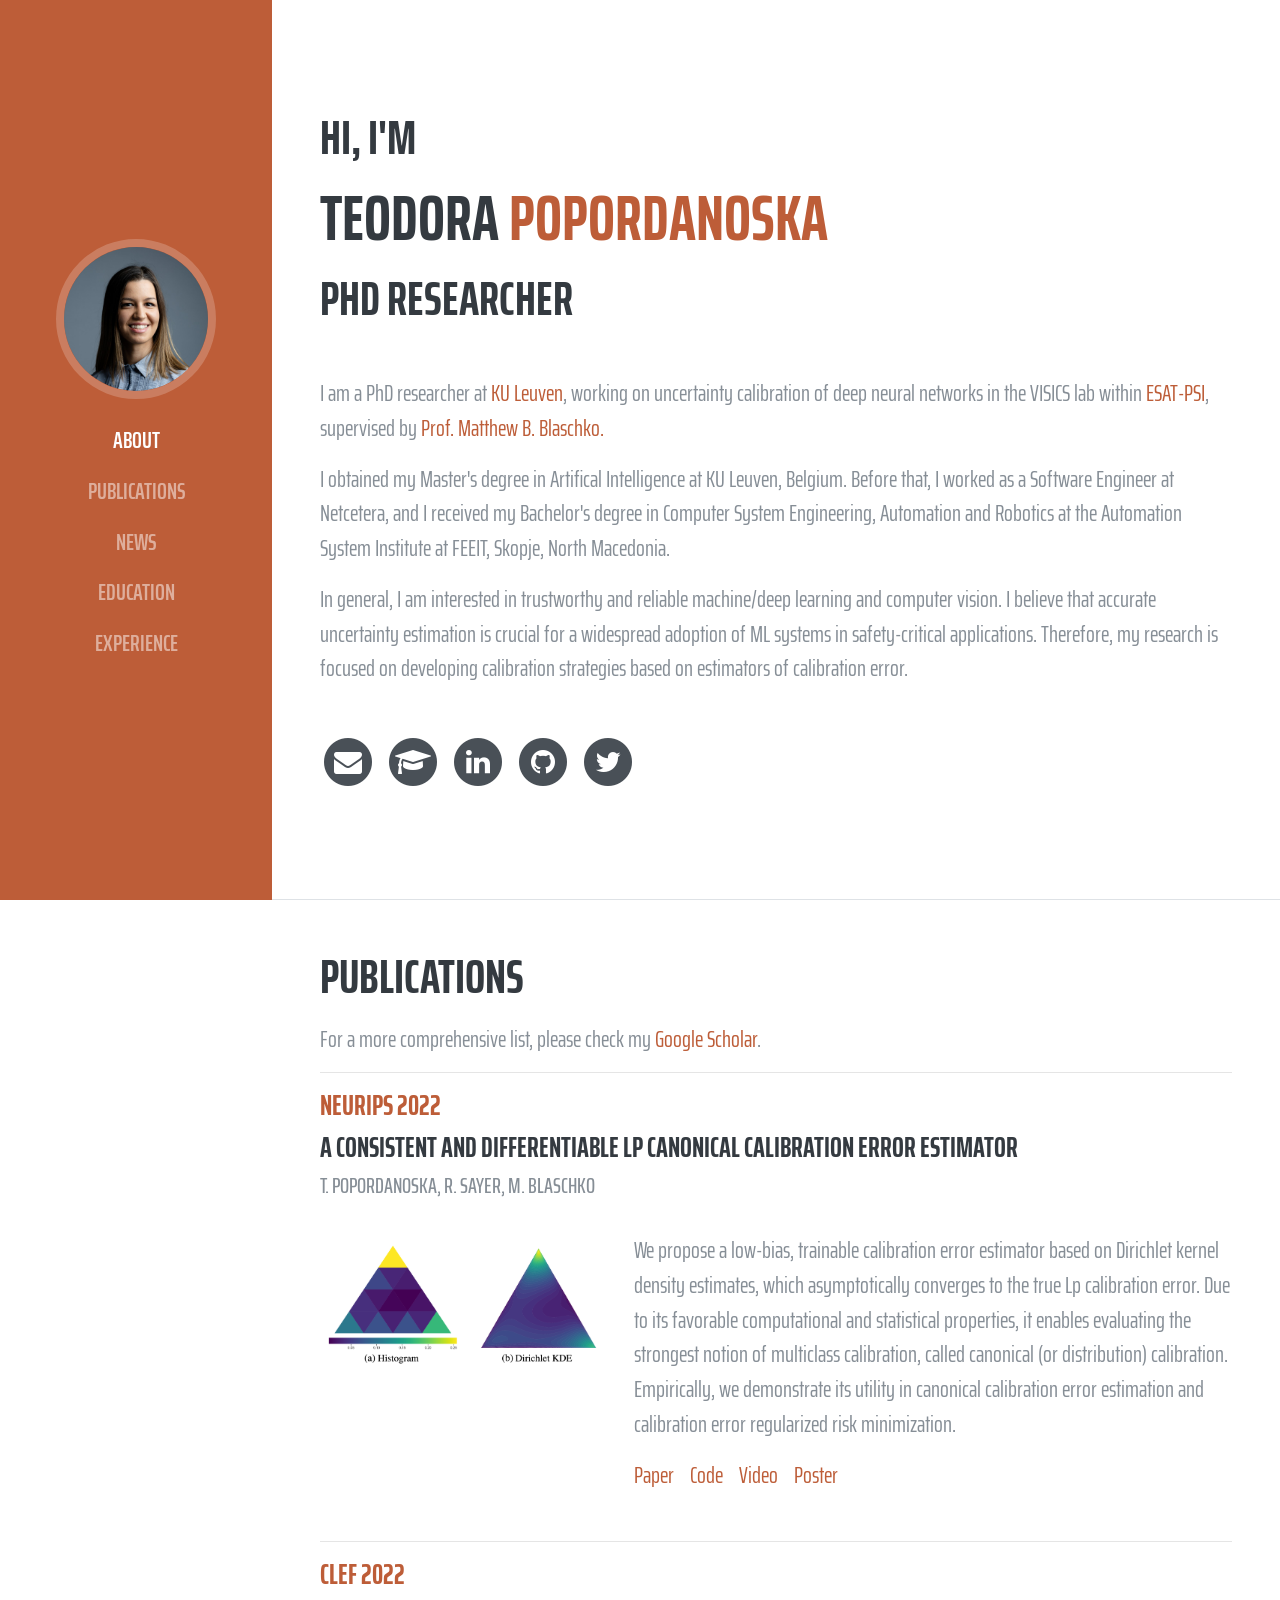
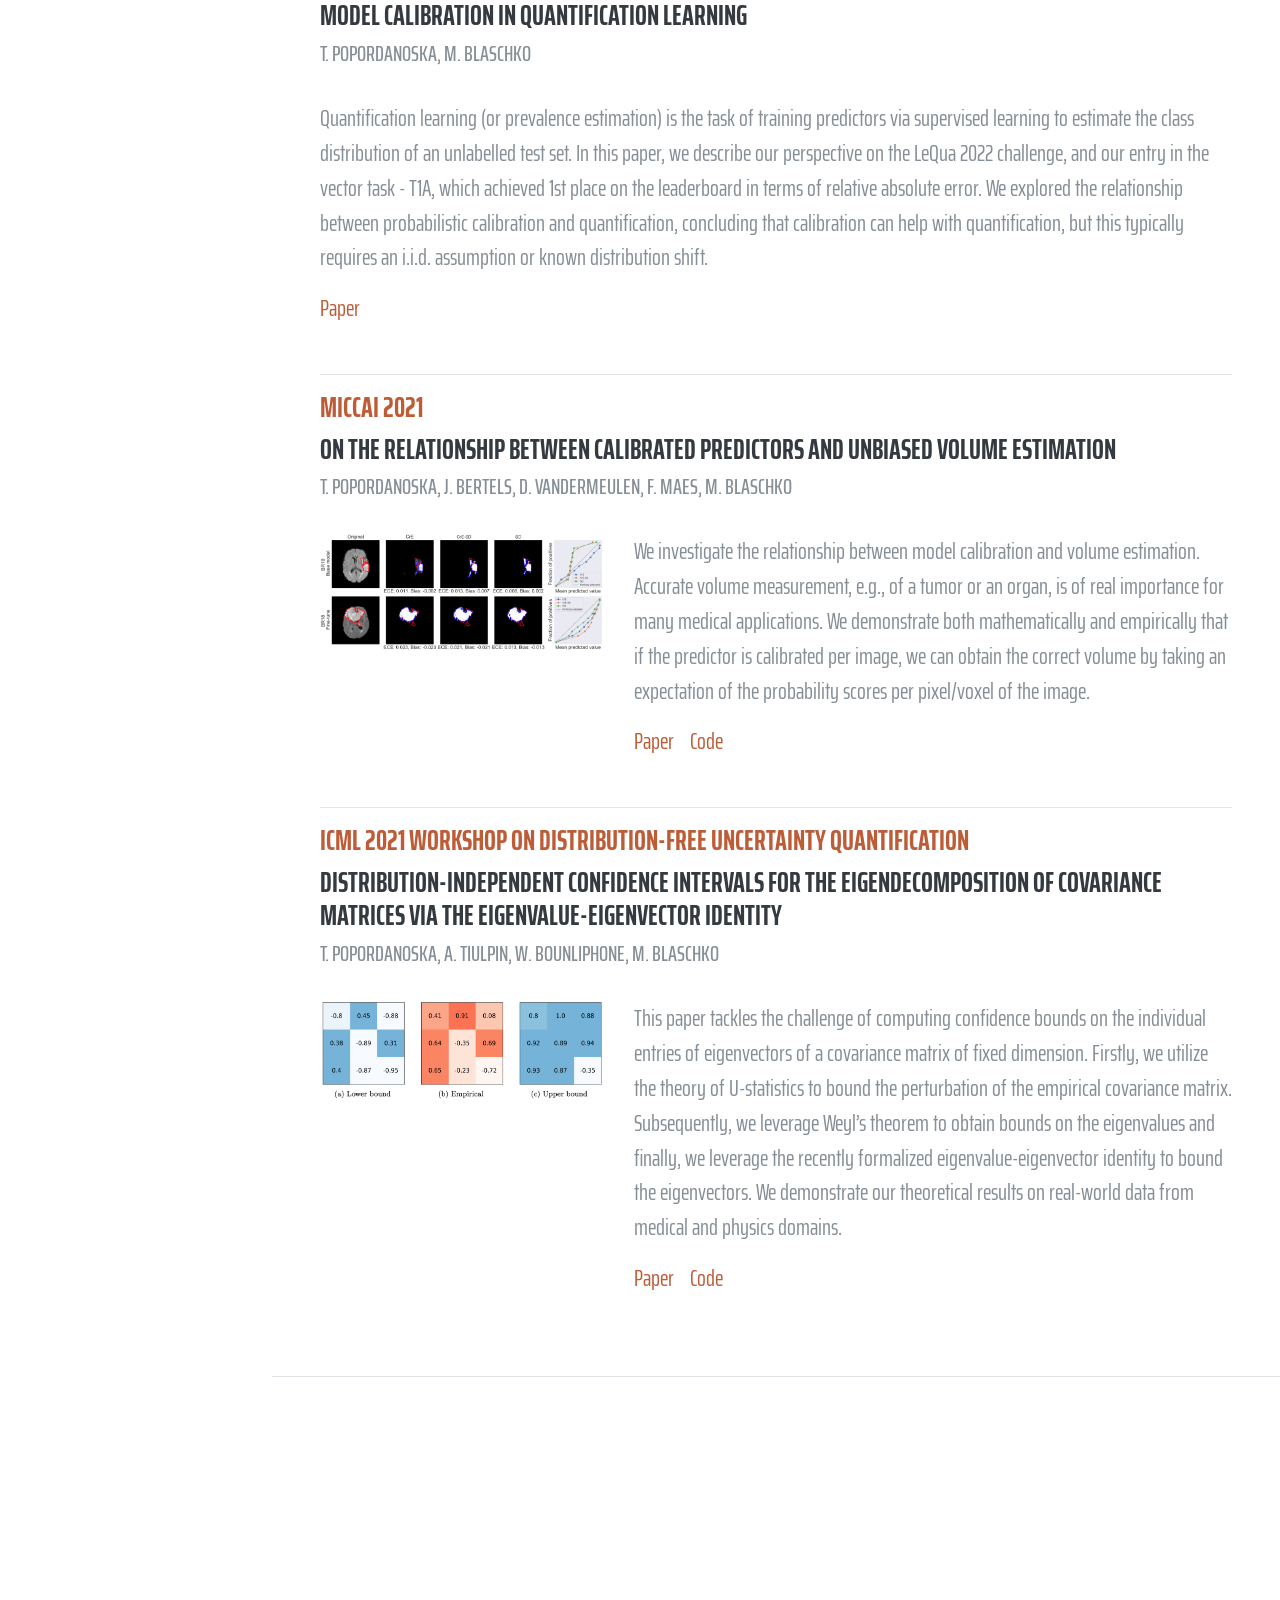
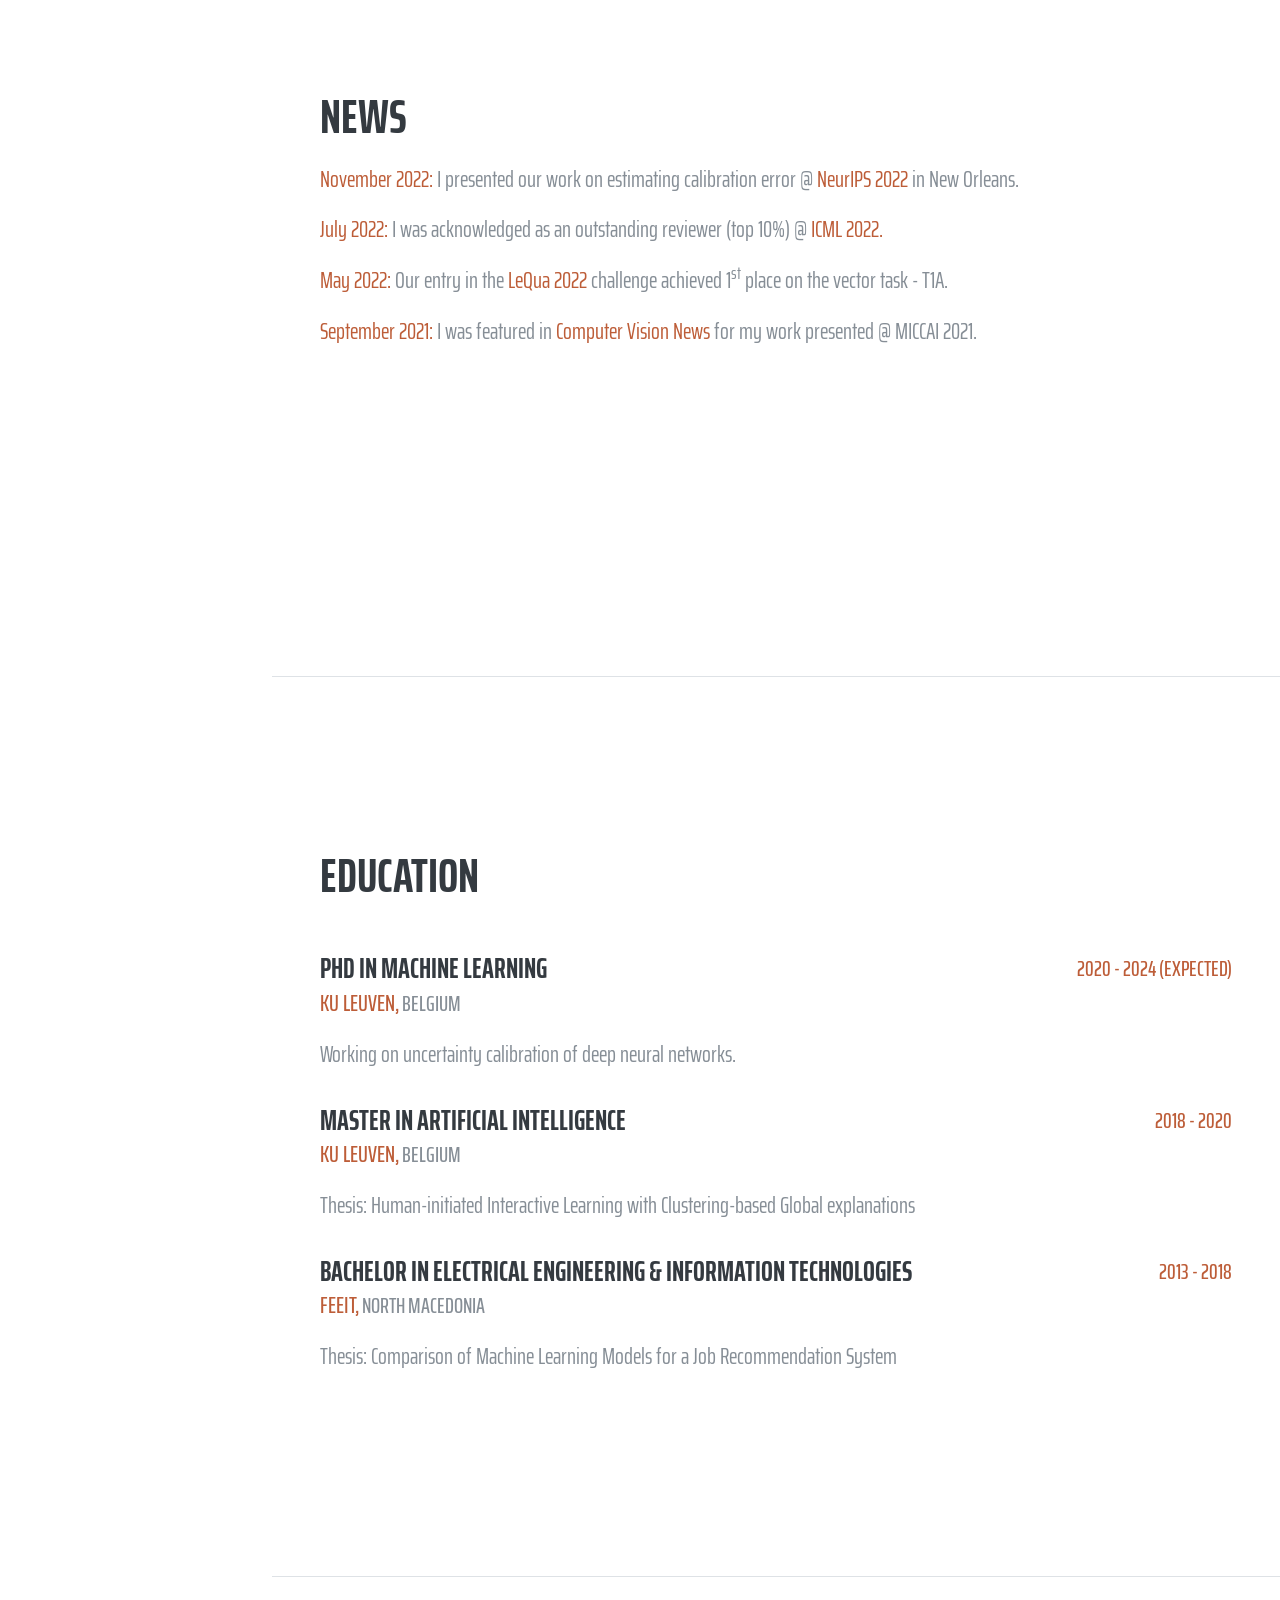
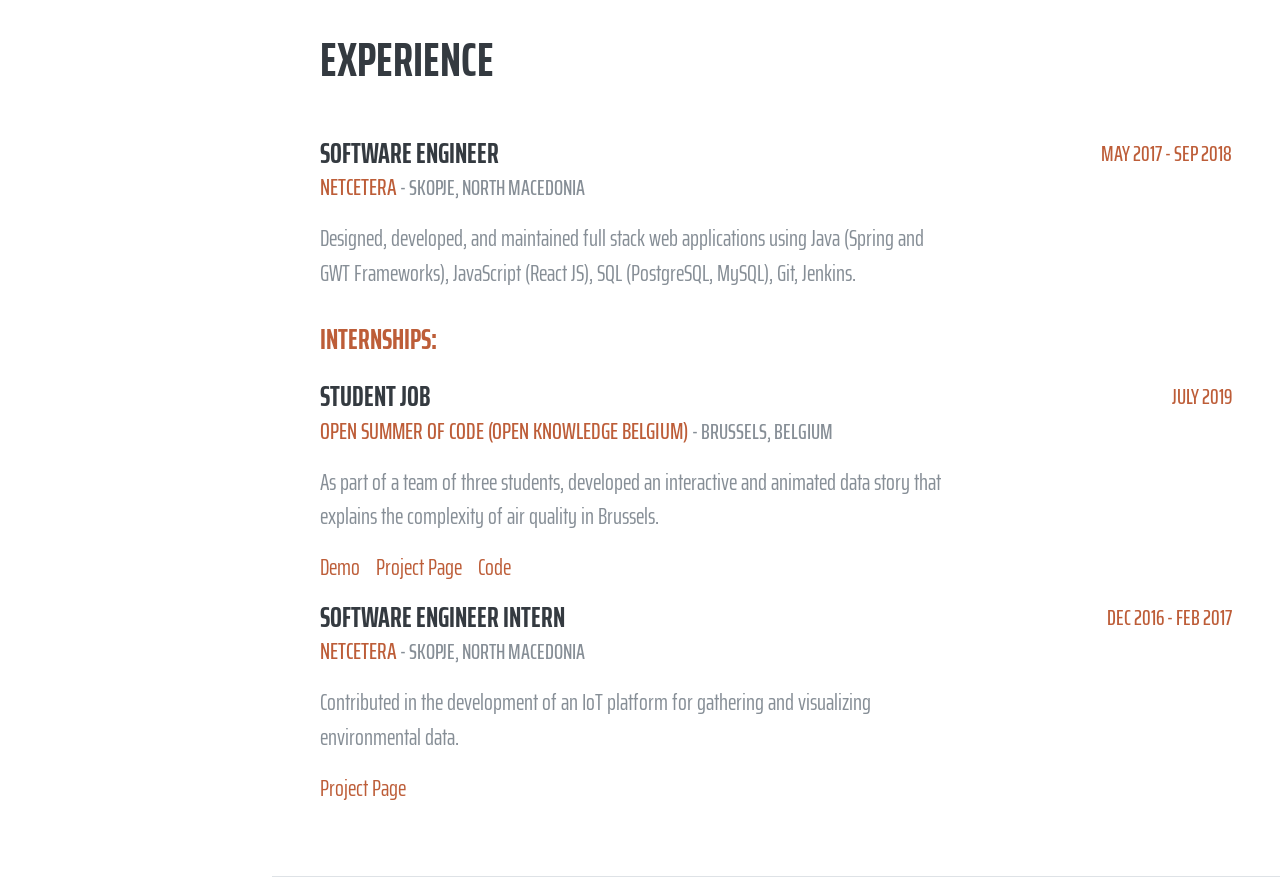
==== index.html @ afa718a3 "Initial commit" ====
<!DOCTYPE html>
<html lang="en">

<head>

  <meta charset="utf-8">
  <meta name="viewport" content="width=device-width, initial-scale=1, shrink-to-fit=no">
  <meta name="description" content="">
  <meta name="author" content="Teodora Popordanoska">

  <title>Teodora Popordanoska</title>
  <link rel="icon" type="image/x-icon" href="/img/teodora_icon.png">

  <!-- Bootstrap core CSS -->
  <link href="vendor/bootstrap/css/bootstrap.min.css" rel="stylesheet" as="style">

  <!-- Custom fonts for this template -->
  <link href="https://fonts.googleapis.com/css?family=Saira+Extra+Condensed:100,200,300,400,500,600,700,800,900"
    rel="stylesheet" as="style">
  <link href="vendor/font-awesome/css/font-awesome.min.css" rel="stylesheet" as="style">

  <!-- Custom styles for this template -->
  <link href="css/resume.min.css" rel="stylesheet" as="style">

</head>

<body id="page-top">

  <nav class="navbar navbar-expand-lg navbar-dark bg-primary fixed-top" id="sideNav">
    <a class="navbar-brand js-scroll-trigger" href="#page-top">
      <span class="d-block d-lg-none">Start Bootstrap</span>
      <span class="d-none d-lg-block">
        <img src="img/teodora.jpeg" loading="eager" class="img-fluid img-profile rounded-circle mx-auto mb-2" alt="">
      </span>
    </a>
    <button class="navbar-toggler" type="button" data-toggle="collapse" data-target="#navbarSupportedContent"
      aria-controls="navbarSupportedContent" aria-expanded="false" aria-label="Toggle navigation">
      <span class="navbar-toggler-icon"></span>
    </button>
    <div class="collapse navbar-collapse" id="navbarSupportedContent">
      <ul class="navbar-nav">
        <li class="nav-item">
          <a class="nav-link js-scroll-trigger" href="#about">About</a>
        </li>
        <li class="nav-item">
          <a class="nav-link js-scroll-trigger" href="#publications">Publications</a>
        </li>
        <li class="nav-item">
          <a class="nav-link js-scroll-trigger" href="#news">News</a>
        </li>
        <li class="nav-item">
          <a class="nav-link js-scroll-trigger" href="#education">Education</a>
        </li>
        <li class="nav-item">
          <a class="nav-link js-scroll-trigger" href="#experience">Experience</a>
        </li>
      </ul>
    </div>
  </nav>

  <div class="container-fluid p-0">

    <section class="resume-section p-3 p-lg-5 d-flex d-column" id="about">
      <div class="my-auto">
        <h2>Hi, I'm</h2>
        <h1>Teodora
          <span class="text-primary">Popordanoska</span>
        </h1>
        <h2 class="mb-5">PhD researcher</h2>
        <p class="mb-3">I am a PhD researcher at <a href="https://www.kuleuven.be/kuleuven" target="_blank">KU
            Leuven</a>, working on
          uncertainty calibration of deep neural networks in the VISICS lab
          within <a href="https://www.esat.kuleuven.be/psi" target="_blank">ESAT-PSI</a>, supervised by <a
            href="https://homes.esat.kuleuven.be/~mblaschk/" target="_blank">Prof. Matthew B. Blaschko. </a></p>
        <p class="mb-3">I obtained my Master's degree in Artifical Intelligence at KU Leuven, Belgium. Before that, I worked as a
          Software Engineer at Netcetera,
          and I received my Bachelor's degree in Computer System Engineering, Automation and Robotics at the Automation
          System Institute at FEEIT, Skopje, North Macedonia. </p>
        <p class="mb-5"> In general, I am interested in trustworthy and reliable machine/deep learning and computer
          vision. I believe that accurate
          uncertainty estimation is crucial for a widespread adoption of ML systems in safety-critical applications.
          Therefore, my
          research is focused on developing calibration strategies based on estimators of calibration error.</p>
        <ul class="list-inline list-social-icons mb-0">
          <li class="list-inline-item">
            <a href="mailto:teodora.popordanoska@kuleuven.be" target="_blank">
              <span class="fa-stack fa-lg">
                <i class="fa fa-circle fa-stack-2x"></i>
                <i class="fa fa-envelope fa-stack-1x fa-inverse"></i>
              </span>
            </a>
          </li>
          <li class="list-inline-item">
            <a href="https://scholar.google.com/citations?user=teodora.popordanoska&user=B2YV6zIAAAAJ" target="_blank">
              <span class="fa-stack fa-lg">
                <i class="fa fa-circle fa-stack-2x"></i>
                <i class="fa fa-graduation-cap fa-stack-1x fa-inverse"></i>
              </span>
            </a>
          </li>
          <li class="list-inline-item">
            <a href="https://www.linkedin.com/in/tpopordanoska/" target="_blank">
              <span class="fa-stack fa-lg">
                <i class="fa fa-circle fa-stack-2x"></i>
                <i class="fa fa-linkedin fa-stack-1x fa-inverse"></i>
              </span>
            </a>
          </li>
          <li class="list-inline-item">
            <a href="https://github.com/tpopordanoska" target="_blank">
              <span class="fa-stack fa-lg">
                <i class="fa fa-circle fa-stack-2x"></i>
                <i class="fa fa-github fa-stack-1x fa-inverse"></i>
              </span>
            </a>
          </li>
          <li class="list-inline-item">
            <a href="https://twitter.com/TPopordanoska" target="_blank">
              <span class="fa-stack fa-lg">
                <i class="fa fa-circle fa-stack-2x"></i>
                <i class="fa fa-twitter fa-stack-1x fa-inverse"></i>
              </span>
            </a>
          </li>
        </ul>
      </div>
    </section>

    <section class="resume-section p-3 p-lg-5 d-flex flex-column" id="publications">
      <div class="my-auto">
        <h2 class="mb-3">Publications</h2>
        <p>For a more comprehensive list, please check my <a
            href="https://scholar.google.com/citations?user=teodora.popordanoska&user=B2YV6zIAAAAJ"
            target="_blank">Google Scholar</a>.
        </p>


        <div class="resume-item pb-3">
          <hr class="mt-3 mb-3" />
          <div class="d-flex flex-column flex-md-row mb-3">
            <div class="resume-content mr-auto">
              <h3 class="text-md-left text-primary">NeurIPS 2022</span>
                <h3 class="mb-1">A Consistent and Differentiable Lp Canonical Calibration Error Estimator</h3>
                <div class="subheading mb-3">T. Popordanoska, R. Sayer, M. Blaschko</div>
            </div>
          </div>
          <div class="row">
            <div class="col-md-4 how-img">
              <img src="./img/hist_vs_kde.webp" loading="lazy" class="img-fluid" alt="ECE-bin vs ECE-kde" />
            </div>
            <div class="col-md-8">
              <p class="text-muted">We propose a low-bias, trainable calibration error estimator
                based on Dirichlet kernel density estimates, which asymptotically converges to the
                true Lp calibration error. Due to its favorable computational and statistical properties, it enables evaluating the strongest
                notion of multiclass calibration, called canonical (or distribution) calibration. Empirically, we demonstrate its utility in 
                canonical calibration error estimation and calibration error regularized risk minimization.
                </p>

              <p><a href="https://arxiv.org/pdf/2210.07810.pdf" target="_blank">Paper</a> &nbsp&nbsp <a
                  href="https://github.com/tpopordanoska/ece-kde" target="_blank">Code</a> &nbsp&nbsp <a
                  href="https://slideslive.com/38991091/a-consistent-and-differentiable-lp-canonical-calibration-error-estimator?ref=speaker-35439"
                  target="_blank">Video</a> &nbsp&nbsp
                  <a href="https://neurips.cc/media/PosterPDFs/NeurIPS%202022/54014.png?t=1669121650.6984394" target="_blank">Poster</a>
              </p>
            </div>
          </div>
        </div>

        <div class="resume-item pb-3">
          <hr class="mt-3 mb-3" />
          <div class="d-flex flex-column flex-md-row mb-3">
            <div class="resume-content mr-auto">
              <h3 class="text-md-left text-primary">CLEF 2022</span>
                <h3 class="mb-1">Model calibration in quantification learning</h3>
                <div class="subheading mb-3">T. Popordanoska, M. Blaschko</div>
            </div>
          </div>
          <div class="row">
            <div class="col-md-12">
              <p class="text-muted"> Quantification learning (or prevalence estimation) is the task of training
                predictors via
                supervised learning to estimate the class distribution of an unlabelled test set. In this paper, we
                describe
                our perspective on the LeQua 2022 challenge, and our entry in the vector task -
                T1A, which achieved 1st place on the leaderboard in terms of relative absolute error. We explored the
                relationship between probabilistic calibration and quantification,
                concluding that calibration can help with quantification, but this typically requires an i.i.d.
                assumption
                or known distribution shift.</p>

              <p><a
                  href="https://kuleuven.limo.libis.be/discovery/search?query=any,contains,lirias3775071&tab=LIRIAS&search_scope=lirias_profile&vid=32KUL_KUL:Lirias&foolmefull=1"
                  target="_blank">Paper</a>
              </p>
            </div>
          </div>
        </div>

        <div class="resume-item pb-3">
          <hr class="mt-3 mb-3" />
          <div class="d-flex flex-column flex-md-row mb-3">
            <div class="resume-content mr-auto">
              <h3 class="text-md-left text-primary">MICCAI 2021</span>
                <h3 class="mb-1">On the Relationship Between Calibrated Predictors and Unbiased Volume Estimation</h3>
                <div class="subheading mb-3">T. Popordanoska, J. Bertels, D. Vandermeulen, F. Maes, M. Blaschko</div>
            </div>
          </div>
          <div class="row">
            <div class="col-md-4 how-img">
              <img src="./img/miccai_empirical_1.webp" loading="lazy" class="img-fluid" weight="200px" alt="ECE-bin vs ECE-kde" />
            </div>
            <div class="col-md-8">
              <p class="text-muted">We investigate the relationship between model calibration and volume estimation.
                Accurate volume measurement, e.g., of a tumor or an organ, is of real importance for many medical
                applications. We demonstrate both mathematically and empirically that
                if the predictor is calibrated per image, we can obtain the correct volume by taking an expectation of
                the probability
                scores per pixel/voxel of the image.</p>

              <p><a href="https://arxiv.org/pdf/2112.12560.pdf" target="_blank">Paper</a> &nbsp&nbsp <a
                  href="https://github.com/tpopordanoska/calibration_and_bias" target="_blank">Code</a></p>
            </div>
          </div>
        </div>

        <div class="resume-item pb-3">
          <hr class="mt-3 mb-3" />
          <div class="d-flex flex-column flex-md-row mb-3">
            <div class="resume-content mr-auto">
              <h3 class="text-md-left text-primary">ICML 2021 workshop on Distribution-Free Uncertainty
                Quantification</span>
                <h3 class="mb-1">Distribution-Independent Confidence Intervals
                  for the Eigendecomposition of Covariance
                  Matrices via the Eigenvalue-Eigenvector Identity</h3>
                <div class="subheading mb-3">T. Popordanoska, A. Tiulpin, W. Bounliphone, M. Blaschko</div>
            </div>
          </div>
          <div class="row">
            <div class="col-md-4 how-img">
              <img src="./img/matrices.webp" loading="lazy" class="img-fluid" weight="200px" alt="ECE-bin vs ECE-kde" />
            </div>
            <div class="col-md-8">
              <p class="text-muted"> This paper tackles the challenge of computing confidence bounds on the individual
                entries of eigenvectors
                of a covariance matrix of fixed dimension. Firstly, we utilize the theory of U-statistics to bound the
                perturbation of the empirical
                covariance matrix. Subsequently, we leverage Weyl’s theorem to obtain bounds on the eigenvalues and
                finally, we leverage the recently formalized eigenvalue-eigenvector
                identity to bound the eigenvectors. We demonstrate our theoretical results on real-world data from
                medical
                and physics domains. </p>
              <p><a
                  href="https://kuleuven.limo.libis.be/discovery/search?query=any,contains,LIRIAS3511124&tab=LIRIAS&search_scope=lirias_profile&vid=32KUL_KUL:Lirias&offset=0"
                  target="_blank">Paper</a>
                &nbsp&nbsp
                <a href="https://github.com/tpopordanoska/confidence-intervals" target="_blank">Code</a>
              </p>
              </p>
            </div>
          </div>
        </div>


      </div>
    </section>

    <section class="resume-section p-3 p-lg-5 d-flex flex-column" id="news">

      <div class="my-auto">
        <h2 class="mb-3">News</h2>
        <p> <span class="text-primary">November 2022: </span> I presented our work on estimating calibration error @ <a
            href="https://neurips.cc/virtual/2022/poster/54014">NeurIPS 2022</a>
          in New Orleans. </p>
        <p> <span class="text-primary">July 2022:</span> I was acknowledged as an outstanding reviewer (top 10%) @ <a
            href="https://icml.cc/Conferences/2022/Reviewers" target="_blank"> ICML 2022. </a> </p>
        <p> <span class="text-primary">May 2022:</span> Our entry in the <a href="https://lequa2022.github.io/"
            target="_blank">LeQua 2022</a> challenge achieved 1<sup>st</sup> place on the vector task - T1A. </p>
        <p> <span class="text-primary">September 2021:</span> I was featured in <a
            href="https://www.rsipvision.com/MICCAI2021-Thursday/12/?fbclid=IwAR2loMRz_3abpLH7wHavHvRYzfRj0r-f0IWruscEmlpC8FCbFbGScNYPXmM"
            target="_blank">Computer Vision News </a> for my work presented @ MICCAI 2021. </p>
      </div>
    </section>

    <section class="resume-section p-3 p-lg-5 d-flex flex-column" id="education">
      <div class="my-auto">
        <h2 class="mb-5">Education</h2>

        <div class="resume-item d-flex flex-column flex-md-row mb-3">
          <div class="resume-content mr-auto">
            <h3 class="mb-0">PhD in Machine Learning</h3>
            <div class="subheading mb-3"><a href="https://www.kuleuven.be/english/kuleuven/index.html"
                target="_blank">KU Leuven,</a> Belgium</div>
            <p>Working on uncertainty calibration of deep neural networks. </p>
          </div>
          <div class="resume-date text-md-right">
            <span class="subheading mb-3 text-primary">2020 - 2024 (expected) </span>
          </div>
        </div>

        <div class="resume-item d-flex flex-column flex-md-row mb-3">
          <div class="resume-content mr-auto">
            <h3 class="mb-0">Master in Artificial Intelligence</h3>
            <div class="subheading mb-3"><a href="https://www.kuleuven.be/english/kuleuven/index.html"
                target="_blank">KU Leuven,</a> Belgium</div>
            <p>Thesis: Human-initiated Interactive Learning with Clustering-based Global explanations</p>
          </div>
          <div class="resume-date text-md-right">
            <span class="subheading mb-3 text-primary">2018 - 2020</span>
          </div>
        </div>

        <div class="resume-item d-flex flex-column flex-md-row mb-3">
          <div class="resume-content mr-auto">
            <h3 class="mb-0">Bachelor in Electrical Engineering & Information Technologies</h3>
            <div class="subheading mb-3"><a href="https://feit.ukim.edu.mk/en/" target="_blank">FEEIT,</a> North
              Macedonia</div>
            <p>Thesis: Comparison of Machine Learning Models for a Job Recommendation System</p>
          </div>
          <div class="resume-date text-md-right">
            <span class="subheading mb-3 text-primary">2013 - 2018</span>
          </div>
        </div>

      </div>
    </section>

    <section class="resume-section p-3 p-lg-5 d-flex flex-column" id="experience">
      <div class="my-auto">
        <h2 class="mb-5">Experience</h2>

        <div class="resume-item d-flex flex-column flex-md-row mb-3">
          <div class="resume-content mr-auto">
            <h3 class="mb-0">Software Engineer</h3>
            <div class="subheading mb-3"><a href="https://www.netcetera.com/home.html" target="_blank">Netcetera</a> -
              Skopje, North
              Macedonia </div>
            <p>Designed, developed, and maintained full stack web applications using
              Java (Spring and GWT Frameworks), JavaScript (React JS), SQL (PostgreSQL, MySQL), Git, Jenkins.</p>
          </div>
          <div class="resume-date text-md-right">
            <span class="subheading mb-3 text-primary">May 2017 - Sep 2018</span>
          </div>
        </div>

        <div class="resume-item d-flex flex-column flex-md-row mb-3">
          <h3 class="text-primary">Internships:</h3>
        </div>

        <div class="resume-item d-flex flex-column flex-md-row mb-3">
          <div class="resume-content mr-auto">
            <h3 class="mb-0">Student job</h3>
            <div class="subheading mb-3"><a href="https://osoc.be/" target="_blank">Open Summer of Code (Open Knowledge
                Belgium) </a>- Brussels, Belgium</div>
            <p>As part of a team of three students, developed an interactive and animated data story that explains
              the complexity of air quality in Brussels. </p>

            <div><a href="https://datastory.influencair.be" target="_blank">Demo</a> &nbsp&nbsp <a
                href="https://osoc.be/editions/2019/influencair" target="_blank">Project Page</a> &nbsp&nbsp <a
                href="https://github.com/oSoc19/influencair" target="_blank">Code</a></div>
          </div>
          <div class="resume-date text-md-right">
            <span class="subheading mb-3 text-primary">July 2019</span>
          </div>
        </div>

        <div class="resume-item d-flex flex-column flex-md-row mb-3">
          <div class="resume-content mr-auto">
            <h3 class="mb-0">Software Engineer Intern</h3>
            <div class="subheading mb-3"><a href="" target="_blank">Netcetera</a> - Skopje, North Macedonia</div>
            <p>Contributed in the development of an IoT platform for gathering and visualizing environmental data.</p>
            <div><a href="https://skopje.pulse.eco/" target="_blank">Project Page</a></div>
          </div>
          <div class="resume-date text-md-right">
            <span class="subheading mb-3 text-primary">Dec 2016 - Feb 2017</span>
          </div>
        </div>

      </div>

  </div>

  <!-- Bootstrap core JavaScript -->
  <script src="vendor/jquery/jquery.min.js" defer></script>
  <script src="vendor/bootstrap/js/bootstrap.bundle.min.js" defer></script>

  <!-- Plugin JavaScript -->
  <script src="vendor/jquery-easing/jquery.easing.min.js" defer></script>

  <!-- Custom scripts for this template -->
  <script src="js/resume.min.js" defer></script>

</body>

</html>
---- css/resume.min.css ----
/*!
 * Start Bootstrap - Resume v4.0.0-beta.2 (https://startbootstrap.com/template-overviews/resume)
 * Copyright 2013-2017 Start Bootstrap
 * Licensed under MIT (https://github.com/BlackrockDigital/startbootstrap-resume/blob/master/LICENSE)
 */
 body {font-family: 'Open Sans', serif;padding-top: 54px;color: #868e96;}@media (min-width: 992px) {body {padding-top: 0;padding-left: 17rem;}}h1, h2, h3, h4, h5, h6 {font-family: 'Saira Extra Condensed', serif;font-weight: 700;text-transform: uppercase;color: #343a40;}h1 {font-size: 4rem;line-height: 5.5rem;}h2 {font-size: 3rem;}.subheading {text-transform: uppercase;font-weight: 500;font-family: 'Saira Extra Condensed', serif;font-size: 1.35rem;}.list-social-icons a {color: #495057;}.list-social-icons a:hover {color: #BD5D38;}.list-social-icons a .fa-lg {font-size: 1.75rem;}.list-icons {font-size: 3rem;}.list-icons .list-inline-item i:hover {color: #BD5D38;}#sideNav .navbar-nav .nav-item .nav-link {font-weight: 600;text-transform: uppercase;}@media (min-width: 992px) {#sideNav {text-align: center;position: fixed;top: 0;left: 0;display: flex;flex-direction: column;width: 17rem;height: 100vh;}#sideNav .navbar-brand {display: flex;margin: auto auto 0;padding: 0.5rem;}#sideNav .navbar-brand .img-profile {max-width: 10rem;max-height: 10rem;border: 0.5rem solid rgba(255, 255, 255, 0.2);}#sideNav .navbar-collapse {display: flex;align-items: flex-start;flex-grow: 0;width: 100%;margin-bottom: auto;}#sideNav .navbar-collapse .navbar-nav {flex-direction: column;width: 100%;}#sideNav .navbar-collapse .navbar-nav .nav-item {display: block;}#sideNav .navbar-collapse .navbar-nav .nav-item .nav-link {display: block;}}section.resume-section {border-bottom: 1px solid #dee2e6;padding-top: 5rem !important;padding-bottom: 5rem !important;}section.resume-section .resume-item .resume-date {min-width: none;}@media (min-width: 768px) {section.resume-section {min-height: 100vh;}section.resume-section .resume-item .resume-date {min-width: 18rem;}}@media (min-width: 992px) {section.resume-section {padding-top: 3rem !important;padding-bottom: 3rem !important;}}.bg-primary {background-color: #BD5D38 !important;}.text-primary {color: #BD5D38 !important;}a {font-size: 1.45rem;font-family: 'Saira Extra Condensed', serif;color: #BD5D38;}a:hover, a:focus, a:active {color: #824027;}p {font-family: 'Saira Extra Condensed', serif;font-size: 1.45rem;}li {font-family: 'Saira Extra Condensed', serif;font-size: 1.45rem;}
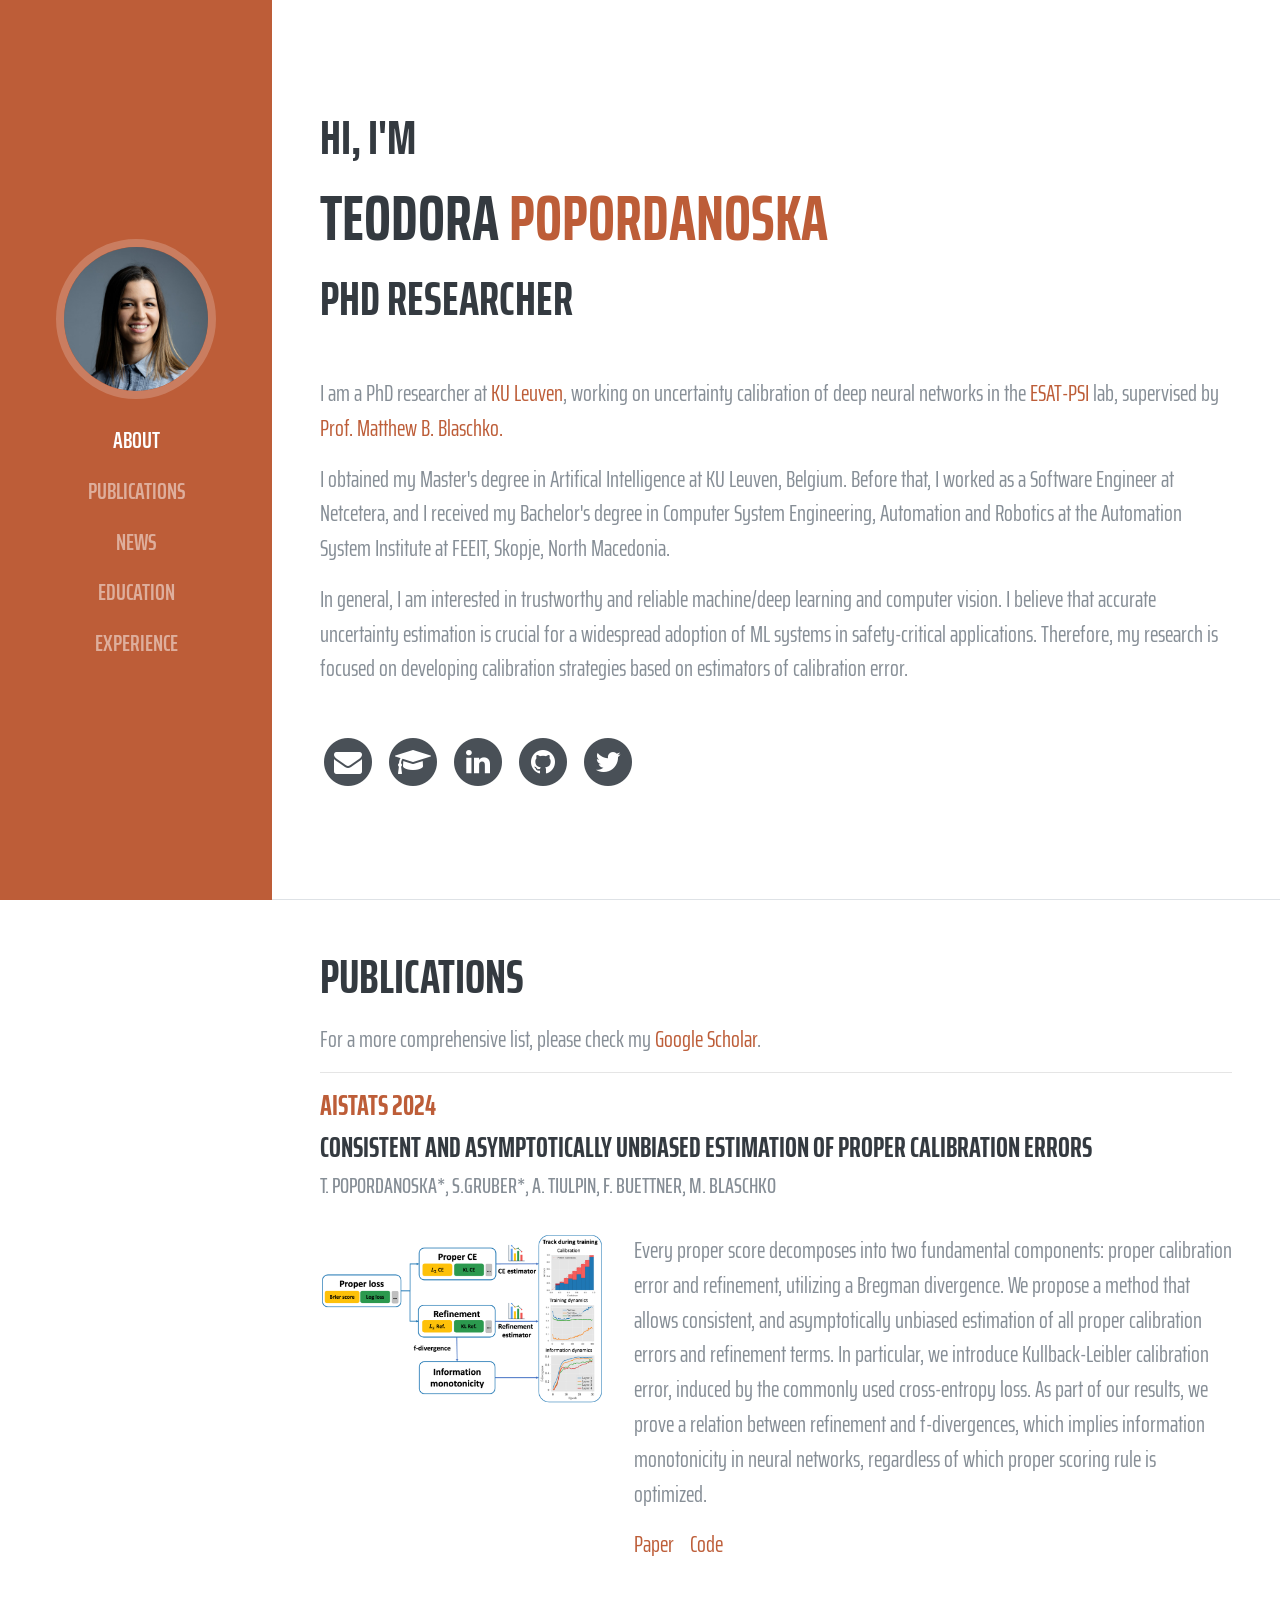
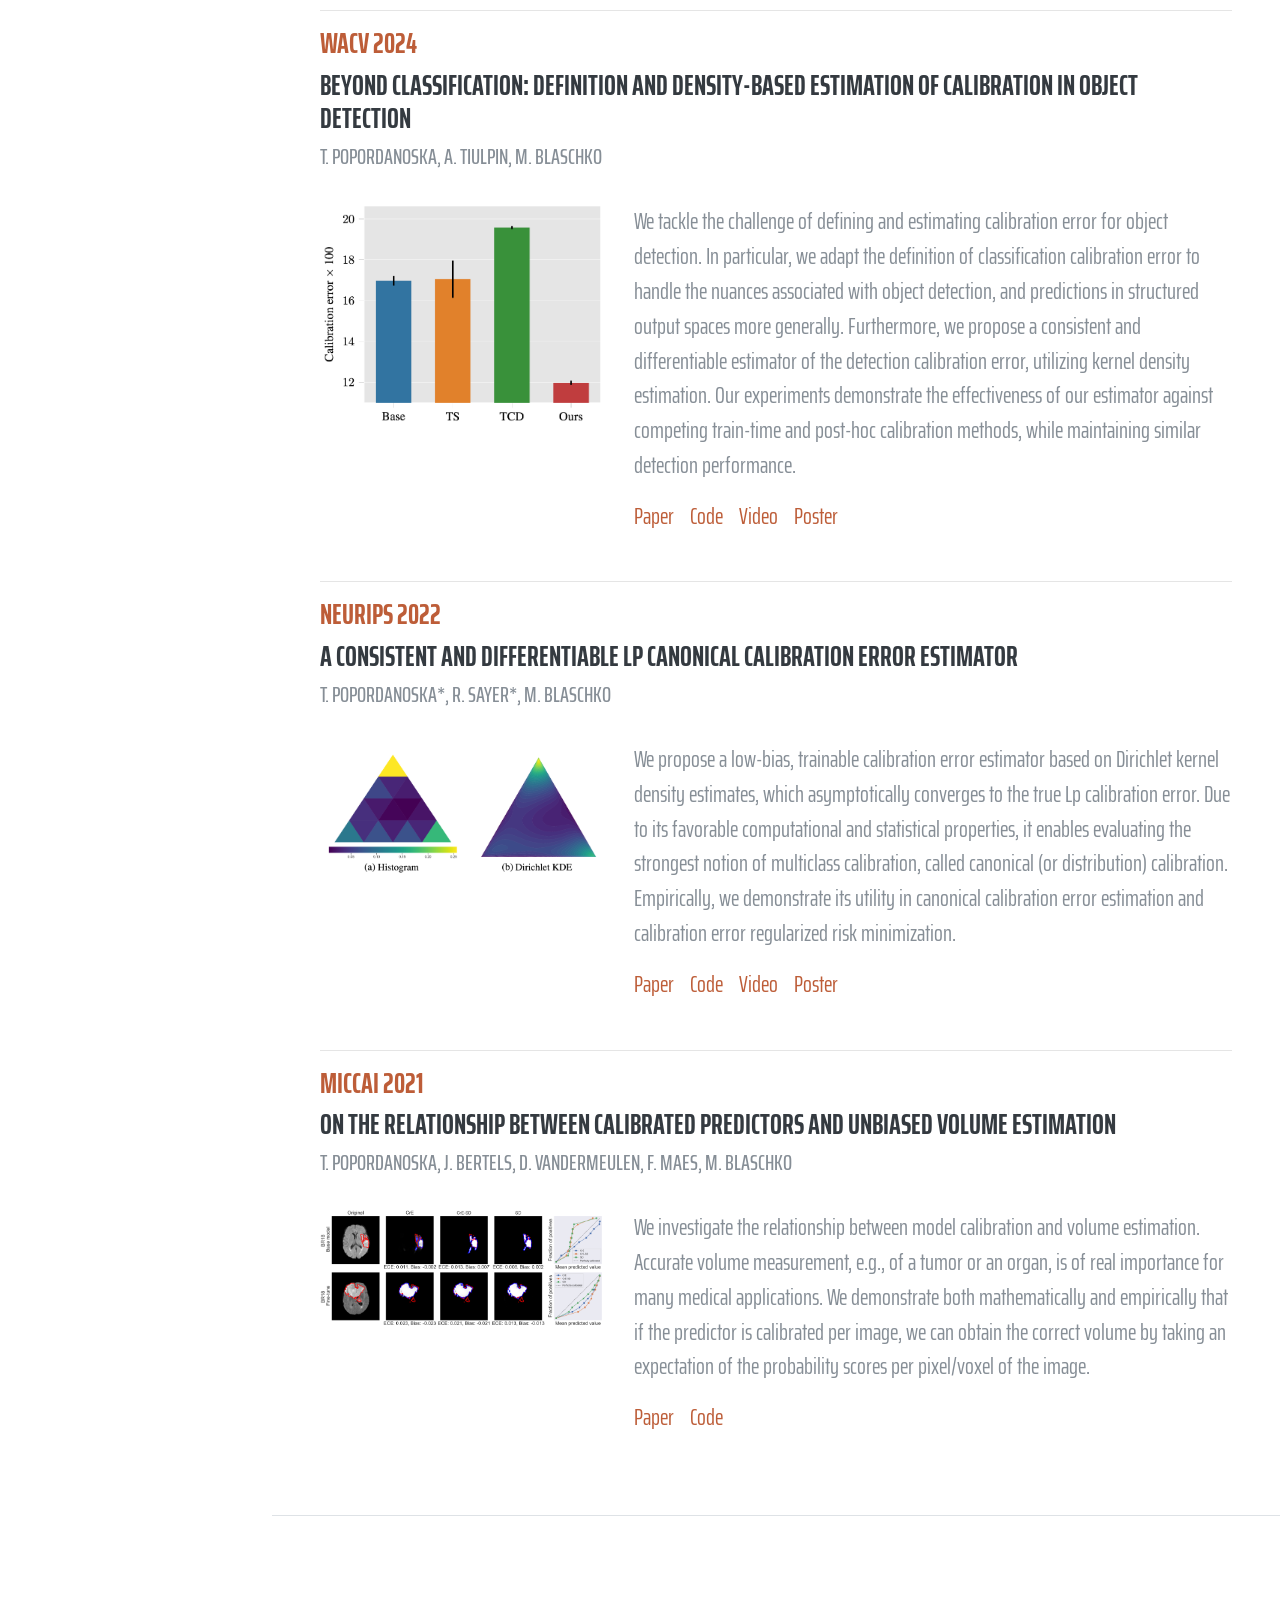
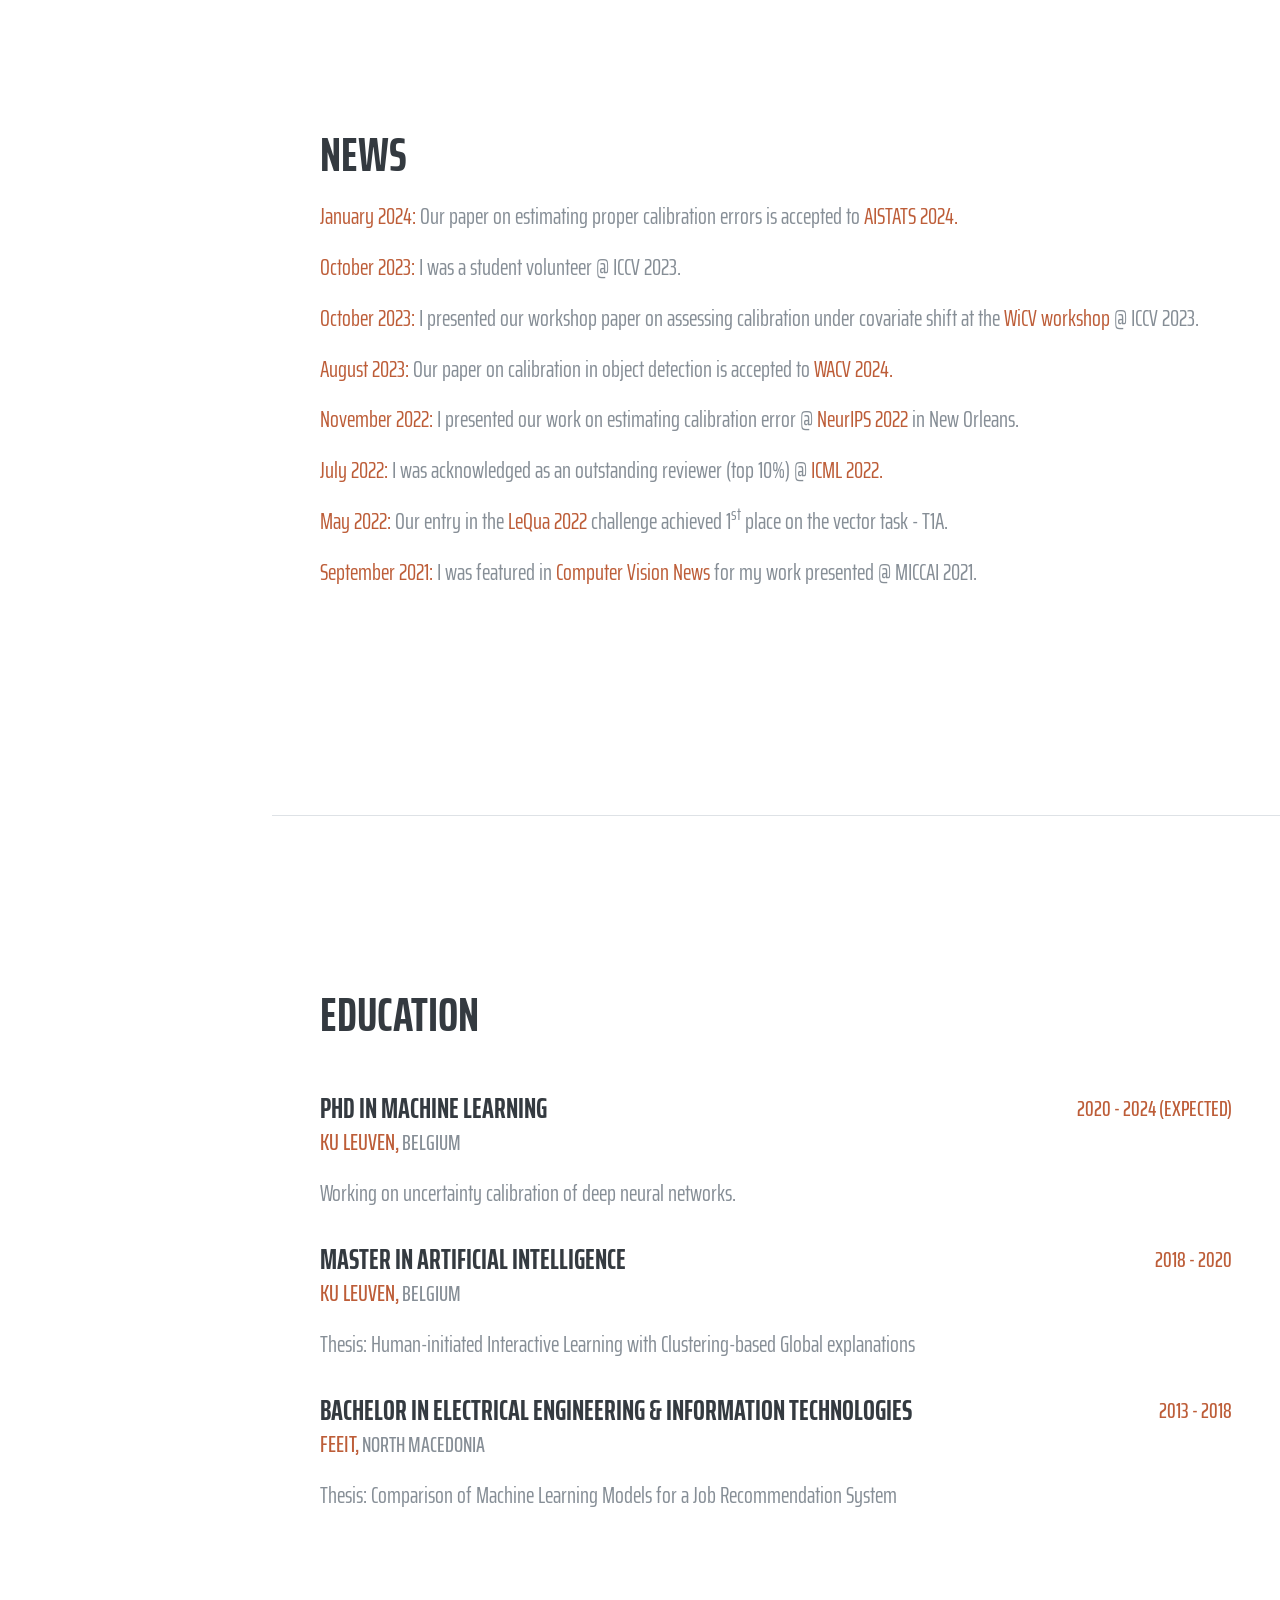
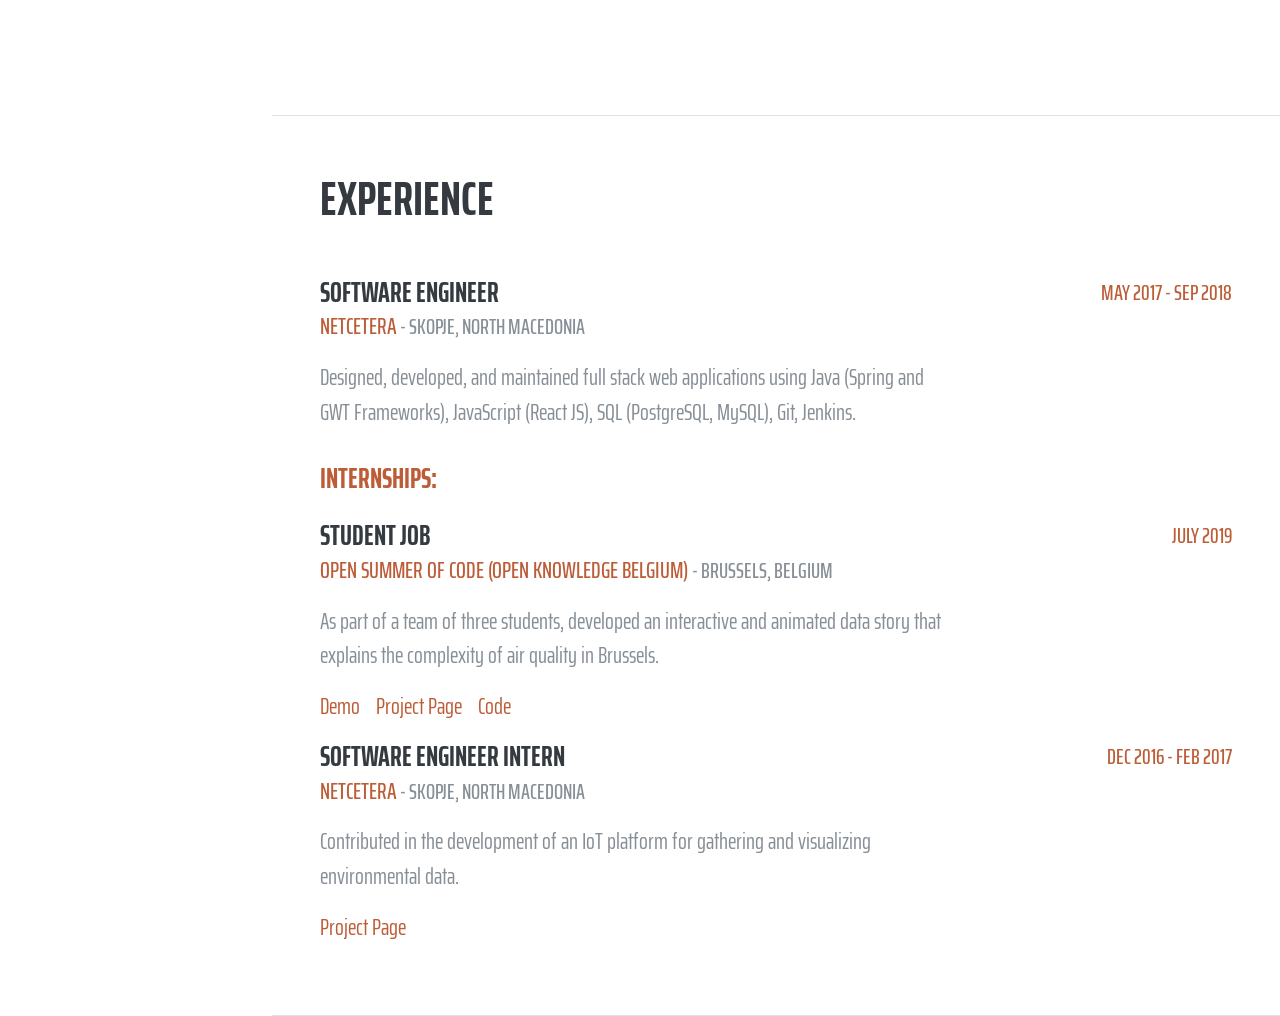
==== commit 29a2cc50: "Update" ====
--- a/index.html
+++ b/index.html
@@ -3,12 +3,45 @@
 
 <head>
 
+  <title>Teodora Popordanoska</title>
   <meta charset="utf-8">
   <meta name="viewport" content="width=device-width, initial-scale=1, shrink-to-fit=no">
-  <meta name="description" content="">
   <meta name="author" content="Teodora Popordanoska">
-
-  <title>Teodora Popordanoska</title>
+  <meta name="description" content="Teodora Popordanoska Personal Website">
+  <meta name="keywords" content="teodora popordanoska, portfolio, research, publications">
+
+  <meta property="og:site_name" content="Teodora Popordanoska"/> 
+  <meta property="og:title" content="Teodora Popordanoska">
+  <meta property="og:type" content="website"/>
+  <meta property="og:url" content="https://tpopordanoska.github.io/">
+  <meta property="og:description" content="Teodora Popordanoska Personal Website "/>
+  <meta property="og:locale" content="en"/>
+  <meta property="og:image" content="/img/teodora_icon.png">
+
+  <meta name="twitter:card" content="summary"/> 
+  <meta name="twitter:title" content="Teodora Popordanoska"/> 
+  <meta name="twitter:description" content="Teodora Popordanoska Personal Website "/> 
+  <meta name="twitter:site" content="@tpopordanoska"/>
+  <meta name="twitter:creator" content="@tpopordanoska"/> 
+
+   <script type="application/ld+json">
+    {
+      "author":
+      {
+        "@type": "Person",
+        "name": "Teodora Popordanoska"
+      },
+      "url": "https://tpopordanoska.github.io/",
+      "@type": "WebSite",
+      "description": "Teodora Popordanoska Personal Website
+",
+      "headline": "Teodora Popordanoska",
+      "sameAs": ["https://scholar.google.com/citations?user=B2YV6zIAAAAJ&hl=en", "https://www.researchgate.net/scientific-contributions/Teodora-Popordanoska-2178109058", "https://github.com/tpopordanoska", "https://www.linkedin.com/in/tpopordanoska/", "https://twitter.com/TPopordanoska"],
+      "name": "Teodora Popordanoska",
+      "@context": "https://schema.org"
+    }
+  </script> 
+
   <link rel="icon" type="image/x-icon" href="/img/teodora_icon.png">
 
   <!-- Bootstrap core CSS -->
@@ -28,7 +61,6 @@
 
   <nav class="navbar navbar-expand-lg navbar-dark bg-primary fixed-top" id="sideNav">
     <a class="navbar-brand js-scroll-trigger" href="#page-top">
-      <span class="d-block d-lg-none">Start Bootstrap</span>
       <span class="d-none d-lg-block">
         <img src="img/teodora.jpeg" loading="eager" class="img-fluid img-profile rounded-circle mx-auto mb-2" alt="">
       </span>
@@ -69,8 +101,8 @@
         <h2 class="mb-5">PhD researcher</h2>
         <p class="mb-3">I am a PhD researcher at <a href="https://www.kuleuven.be/kuleuven" target="_blank">KU
             Leuven</a>, working on
-          uncertainty calibration of deep neural networks in the VISICS lab
-          within <a href="https://www.esat.kuleuven.be/psi" target="_blank">ESAT-PSI</a>, supervised by <a
+          uncertainty calibration of deep neural networks in the 
+           <a href="https://www.esat.kuleuven.be/psi" target="_blank">ESAT-PSI</a> lab, supervised by <a
             href="https://homes.esat.kuleuven.be/~mblaschk/" target="_blank">Prof. Matthew B. Blaschko. </a></p>
         <p class="mb-3">I obtained my Master's degree in Artifical Intelligence at KU Leuven, Belgium. Before that, I worked as a
           Software Engineer at Netcetera,
@@ -134,6 +166,69 @@
             target="_blank">Google Scholar</a>.
         </p>
 
+        <div class="resume-item pb-3">
+          <hr class="mt-3 mb-3" />
+          <div class="d-flex flex-column flex-md-row mb-3">
+            <div class="resume-content mr-auto">
+              <h3 class="text-md-left text-primary">AISTATS 2024</span>
+                <h3 class="mb-1">Consistent and Asymptotically Unbiased Estimation of Proper Calibration Errors</h3>
+                <div class="subheading mb-3">T. Popordanoska*, S.Gruber*, A. Tiulpin, F. Buettner, M. Blaschko</div>
+            </div>
+          </div>
+          <div class="row">
+            <div class="col-md-4 how-img">
+              <img src="./img/aistats_fig1.png" loading="lazy" class="img-fluid" alt="ECE-bin vs ECE-kde" />
+            </div>
+            <div class="col-md-8">
+              <p class="text-muted"> Every proper score decomposes into two fundamental components: proper calibration error and refinement, utilizing 
+                a Bregman divergence. We propose a method that allows consistent, and asymptotically unbiased estimation of all proper calibration errors and refinement terms. 
+                In particular, we introduce Kullback-Leibler calibration error, induced by the commonly used cross-entropy loss. 
+                As part of our results, we prove a relation between refinement and f-divergences, which implies information monotonicity in
+                neural networks, regardless of which proper scoring rule is optimized.
+                </p>
+
+              <p><a href="https://arxiv.org/pdf/2312.08589.pdf" target="_blank">Paper</a> &nbsp&nbsp <a
+                  href="https://github.com/tpopordanoska/proper-calibration-error" target="_blank">Code</a>
+                  <!-- &nbsp&nbsp <a
+                  href="https://www.youtube.com/watch?v=UhTWKRFoo6I&ab_channel=ComputerVisionFoundationVideos"
+                  target="_blank">Video</a> &nbsp&nbsp
+                  <a href="https://pbs.twimg.com/media/GDDRMqqbIAAzWTr?format=jpg&name=4096x4096" target="_blank">Poster</a> -->
+              </p>
+            </div>
+          </div>
+        </div>
+
+        <div class="resume-item pb-3">
+          <hr class="mt-3 mb-3" />
+          <div class="d-flex flex-column flex-md-row mb-3">
+            <div class="resume-content mr-auto">
+              <h3 class="text-md-left text-primary">WACV 2024</span>
+                <h3 class="mb-1">Beyond classification: Definition and density-based estimation of calibration in object detection</h3>
+                <div class="subheading mb-3">T. Popordanoska, A. Tiulpin, M. Blaschko</div>
+            </div>
+          </div>
+          <div class="row">
+            <div class="col-md-4 how-img">
+              <img src="./img/wacv_fig1.png" loading="lazy" class="img-fluid" alt="ECE-bin vs ECE-kde" />
+            </div>
+            <div class="col-md-8">
+              <p class="text-muted"> We tackle the challenge of defining
+                and estimating calibration error for object detection.
+                In particular, we adapt the definition of classification calibration error to handle the nuances associated with object
+                detection, and predictions in structured output spaces more generally. Furthermore, we propose a consistent and differentiable 
+                estimator of the detection calibration error, utilizing kernel density estimation. Our experiments demonstrate the effectiveness
+                of our estimator against competing train-time and post-hoc calibration methods, while maintaining similar detection performance.
+                </p>
+
+              <p><a href="https://openaccess.thecvf.com/content/WACV2024/papers/Popordanoska_Beyond_Classification_Definition_and_Density-Based_Estimation_of_Calibration_in_Object_WACV_2024_paper.pdf" target="_blank">Paper</a> &nbsp&nbsp <a
+                  href="https://github.com/tpopordanoska/calibration-object-detection" target="_blank">Code</a> &nbsp&nbsp <a
+                  href="https://www.youtube.com/watch?v=UhTWKRFoo6I&ab_channel=ComputerVisionFoundationVideos"
+                  target="_blank">Video</a> &nbsp&nbsp
+                  <a href="https://pbs.twimg.com/media/GDDRMqqbIAAzWTr?format=jpg&name=4096x4096" target="_blank">Poster</a>
+              </p>
+            </div>
+          </div>
+        </div>
 
         <div class="resume-item pb-3">
           <hr class="mt-3 mb-3" />
@@ -141,7 +236,7 @@
             <div class="resume-content mr-auto">
               <h3 class="text-md-left text-primary">NeurIPS 2022</span>
                 <h3 class="mb-1">A Consistent and Differentiable Lp Canonical Calibration Error Estimator</h3>
-                <div class="subheading mb-3">T. Popordanoska, R. Sayer, M. Blaschko</div>
+                <div class="subheading mb-3">T. Popordanoska*, R. Sayer*, M. Blaschko</div>
             </div>
           </div>
           <div class="row">
@@ -166,7 +261,7 @@
           </div>
         </div>
 
-        <div class="resume-item pb-3">
+        <!-- <div class="resume-item pb-3">
           <hr class="mt-3 mb-3" />
           <div class="d-flex flex-column flex-md-row mb-3">
             <div class="resume-content mr-auto">
@@ -194,7 +289,7 @@
               </p>
             </div>
           </div>
-        </div>
+        </div> -->
 
         <div class="resume-item pb-3">
           <hr class="mt-3 mb-3" />
@@ -223,7 +318,7 @@
           </div>
         </div>
 
-        <div class="resume-item pb-3">
+        <!-- <div class="resume-item pb-3">
           <hr class="mt-3 mb-3" />
           <div class="d-flex flex-column flex-md-row mb-3">
             <div class="resume-content mr-auto">
@@ -258,7 +353,7 @@
               </p>
             </div>
           </div>
-        </div>
+        </div> -->
 
 
       </div>
@@ -268,6 +363,16 @@
 
       <div class="my-auto">
         <h2 class="mb-3">News</h2>
+
+        <p> <span class="text-primary">January 2024: </span> Our paper on estimating proper calibration errors is accepted to <a href="https://arxiv.org/pdf/2312.08589.pdf">AISTATS 2024.</a></p>
+
+       <p> <span class="text-primary">October 2023: </span> I was a student volunteer @ ICCV 2023. </p>
+
+        <p> <span class="text-primary">October 2023: </span> I presented our workshop paper on assessing calibration under covariate shift at the <a href="https://sites.google.com/view/wicviccv2023/program/accepted-papers?authuser=0">WiCV workshop</a> @ ICCV 2023. </p>
+
+        <p> <span class="text-primary">August 2023: </span> Our paper on calibration in object detection is accepted to <a
+          href="https://openaccess.thecvf.com/content/WACV2024/papers/Popordanoska_Beyond_Classification_Definition_and_Density-Based_Estimation_of_Calibration_in_Object_WACV_2024_paper.pdf">WACV 2024.</a> </p>
+
         <p> <span class="text-primary">November 2022: </span> I presented our work on estimating calibration error @ <a
             href="https://neurips.cc/virtual/2022/poster/54014">NeurIPS 2022</a>
           in New Orleans. </p>
@@ -391,4 +496,4 @@
 
 </body>
 
-</html>+</html>
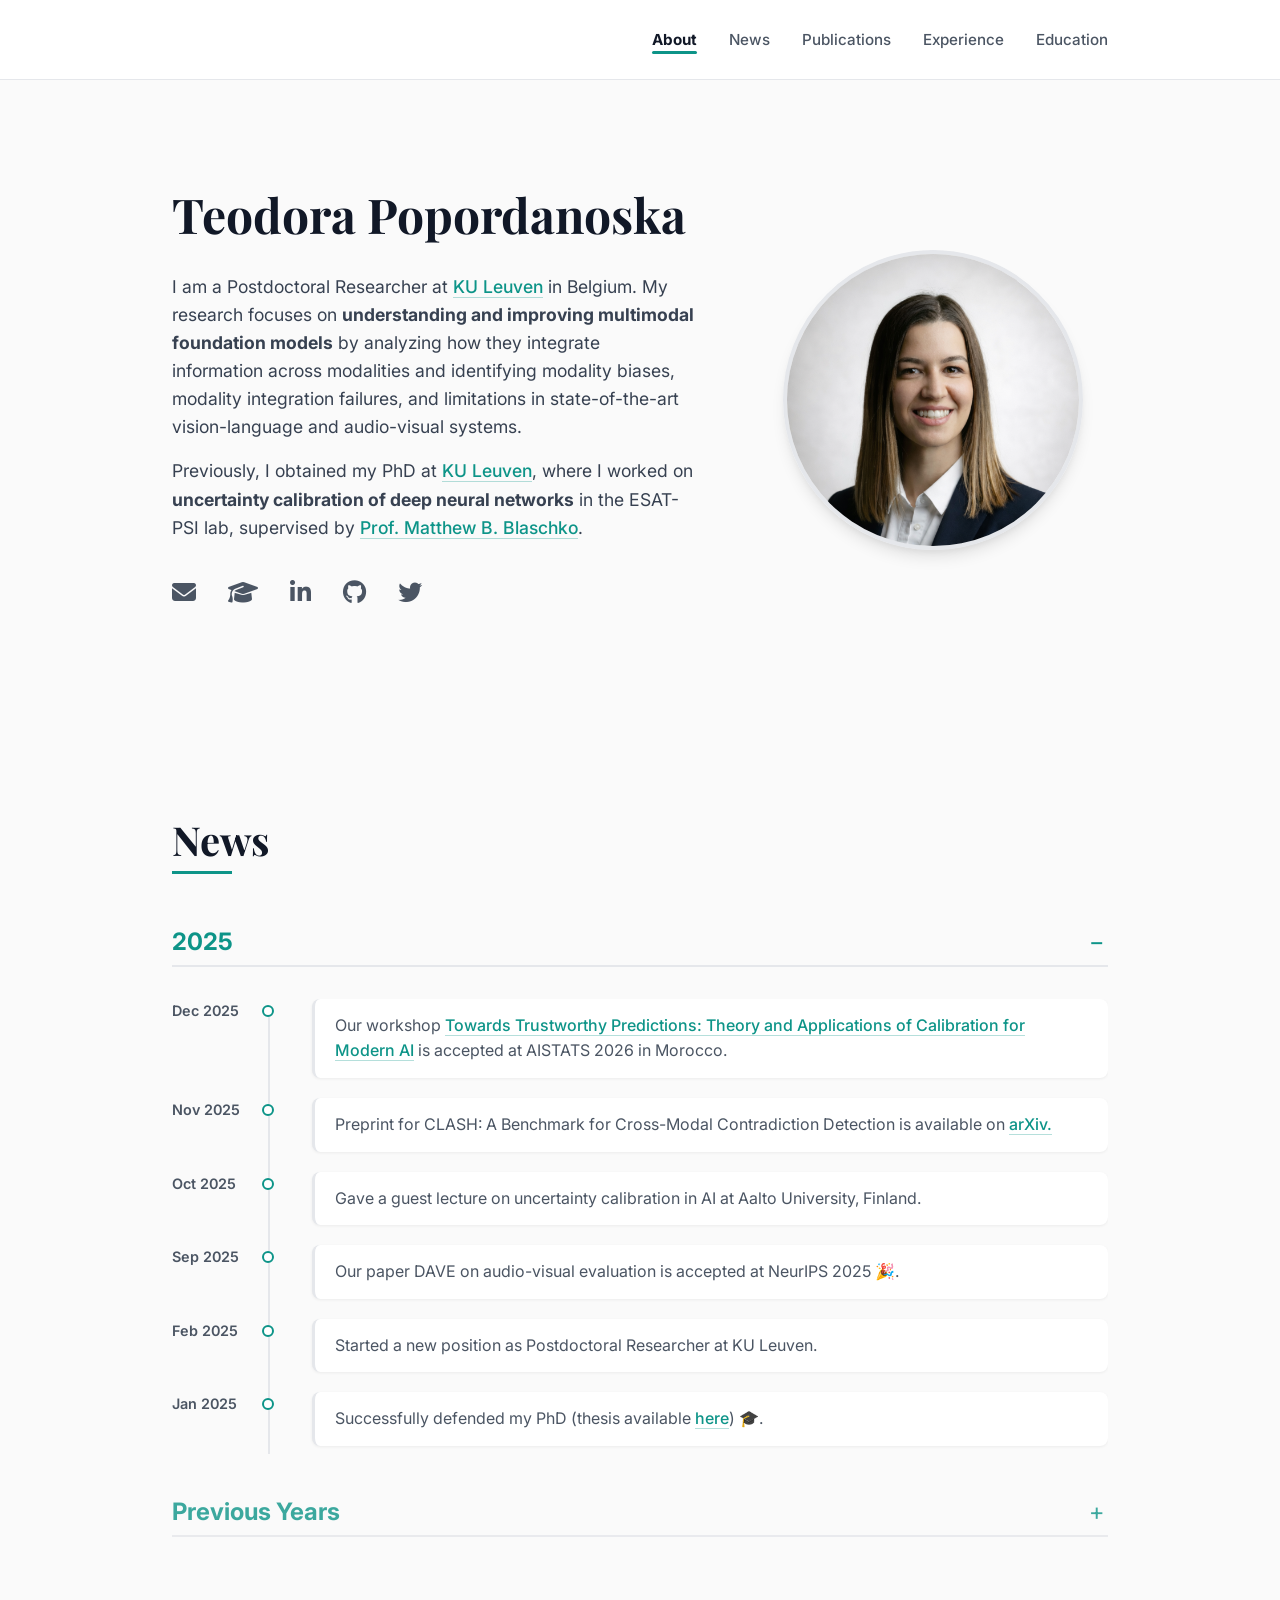
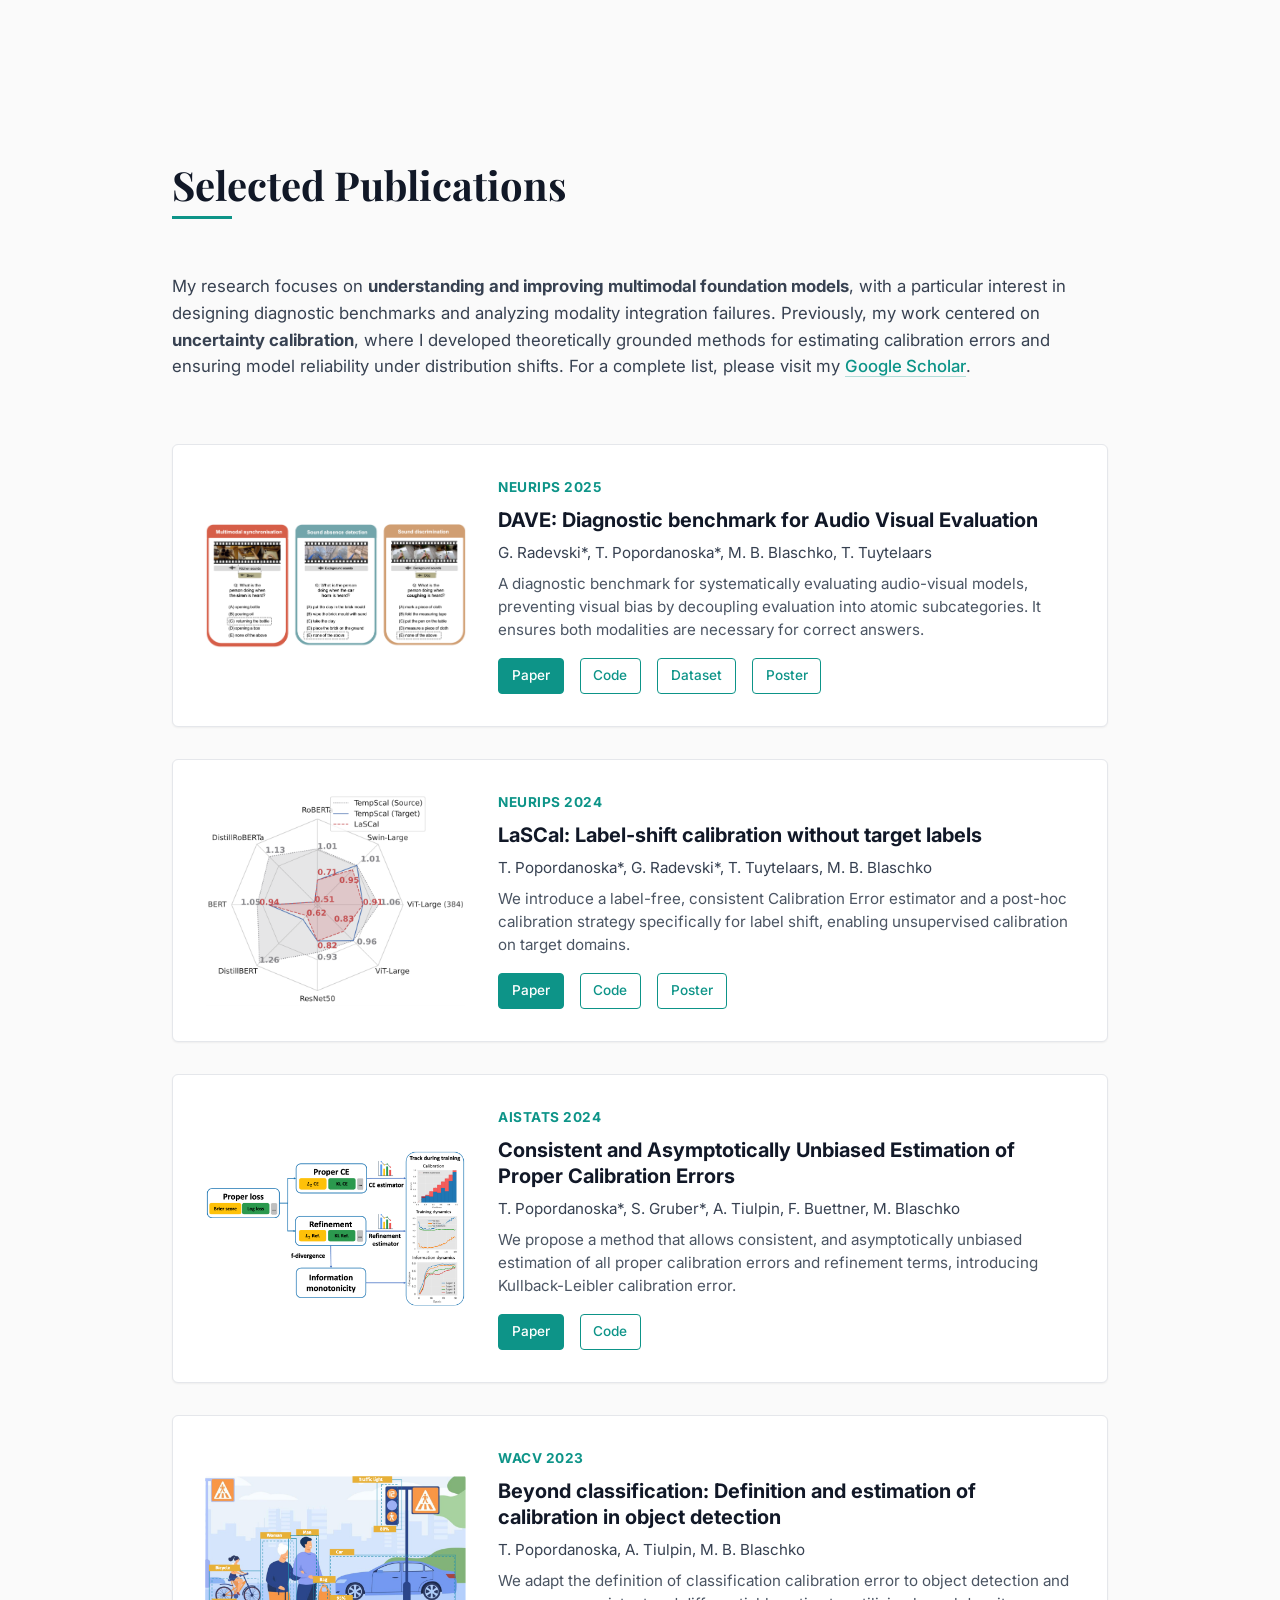
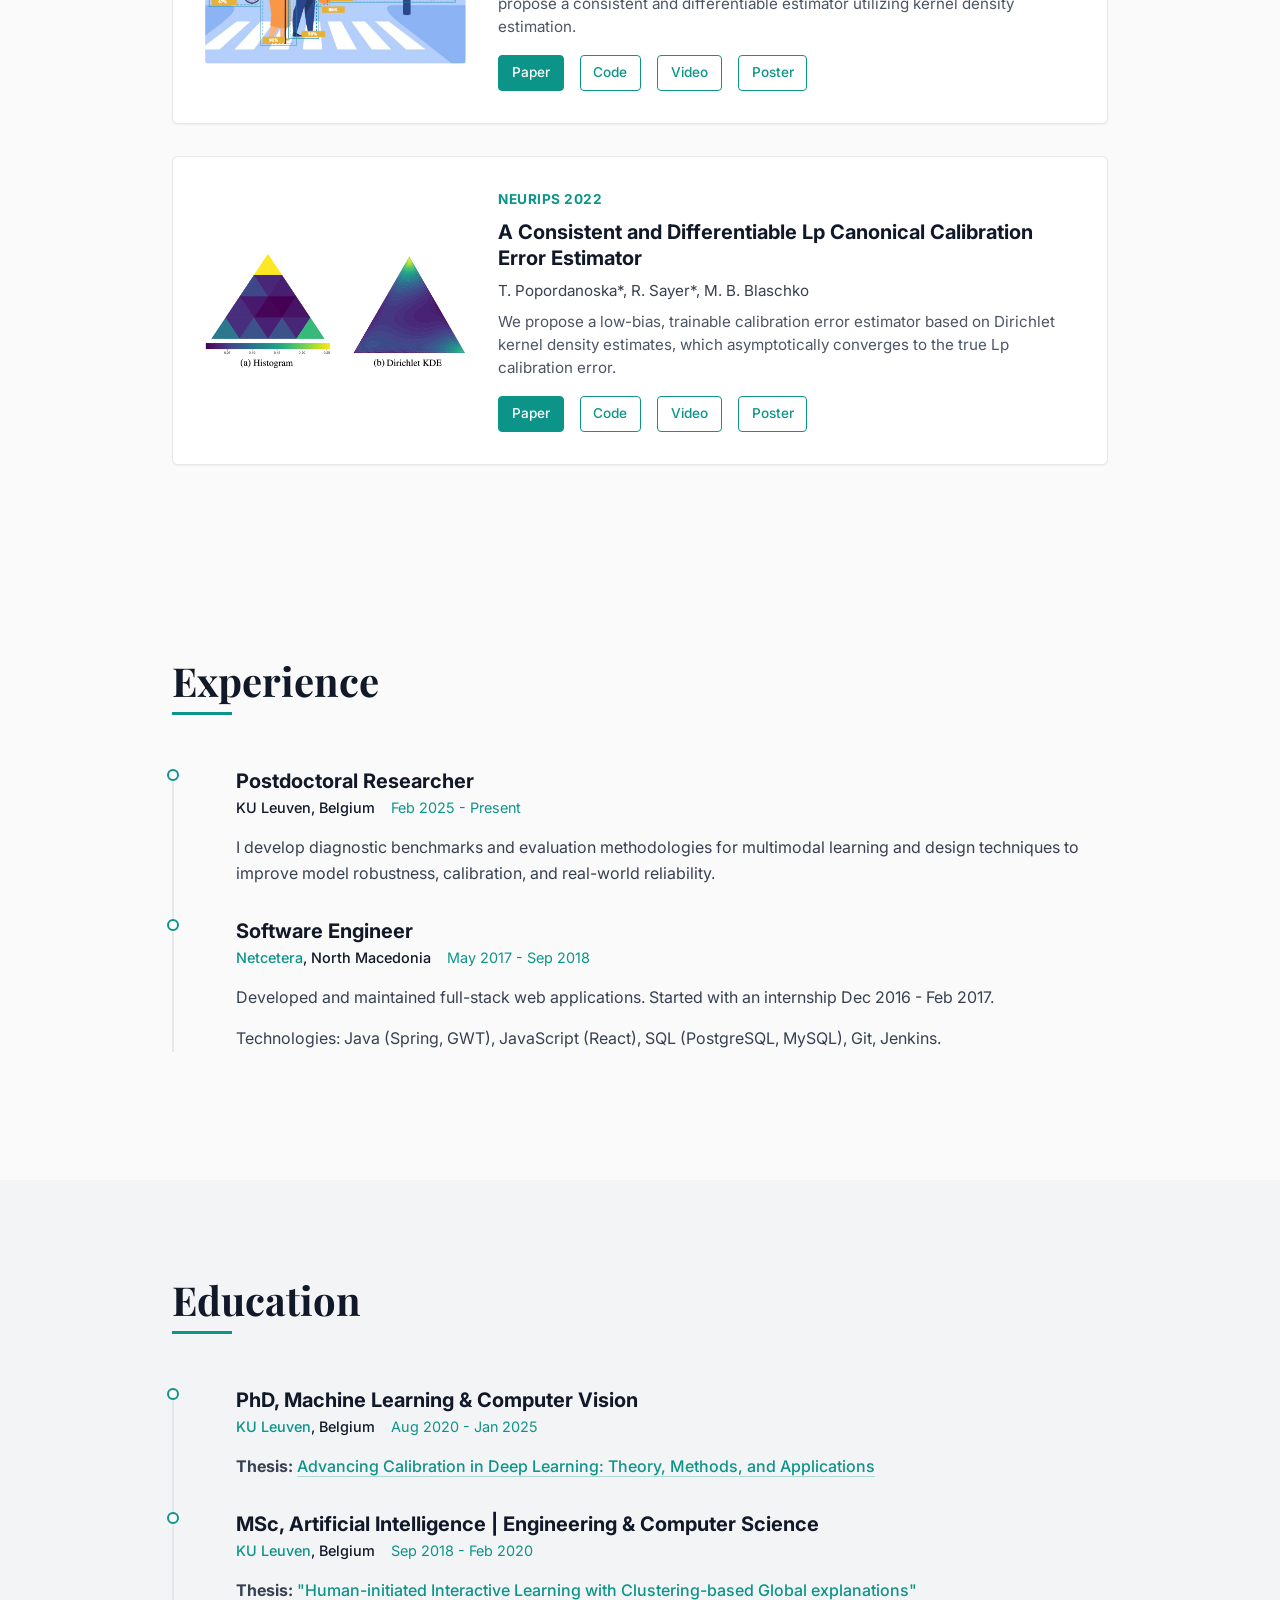
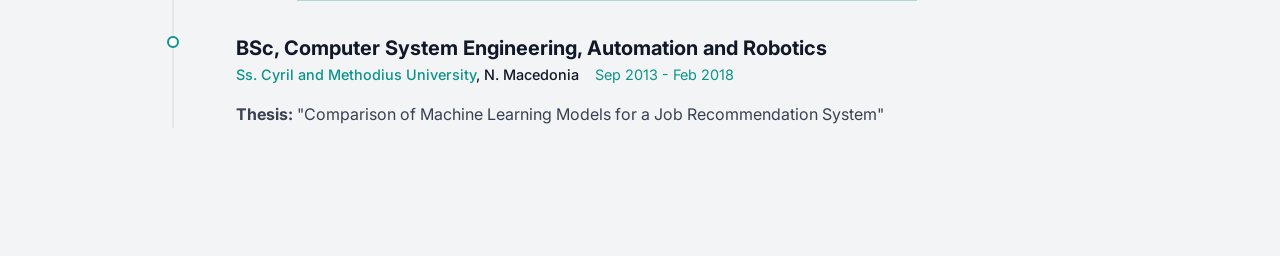
==== commit ebc114d1: "Update design and information" ====
--- a/index.html
+++ b/index.html
@@ -1,499 +1,500 @@
 <!DOCTYPE html>
 <html lang="en">
-
 <head>
-
-  <title>Teodora Popordanoska</title>
-  <meta charset="utf-8">
-  <meta name="viewport" content="width=device-width, initial-scale=1, shrink-to-fit=no">
-  <meta name="author" content="Teodora Popordanoska">
-  <meta name="description" content="Teodora Popordanoska Personal Website">
-  <meta name="keywords" content="teodora popordanoska, portfolio, research, publications">
-
-  <meta property="og:site_name" content="Teodora Popordanoska"/> 
-  <meta property="og:title" content="Teodora Popordanoska">
-  <meta property="og:type" content="website"/>
-  <meta property="og:url" content="https://tpopordanoska.github.io/">
-  <meta property="og:description" content="Teodora Popordanoska Personal Website "/>
-  <meta property="og:locale" content="en"/>
-  <meta property="og:image" content="/img/teodora_icon.png">
-
-  <meta name="twitter:card" content="summary"/> 
-  <meta name="twitter:title" content="Teodora Popordanoska"/> 
-  <meta name="twitter:description" content="Teodora Popordanoska Personal Website "/> 
-  <meta name="twitter:site" content="@tpopordanoska"/>
-  <meta name="twitter:creator" content="@tpopordanoska"/> 
-
-   <script type="application/ld+json">
-    {
-      "author":
-      {
-        "@type": "Person",
-        "name": "Teodora Popordanoska"
-      },
-      "url": "https://tpopordanoska.github.io/",
-      "@type": "WebSite",
-      "description": "Teodora Popordanoska Personal Website
-",
-      "headline": "Teodora Popordanoska",
-      "sameAs": ["https://scholar.google.com/citations?user=B2YV6zIAAAAJ&hl=en", "https://www.researchgate.net/scientific-contributions/Teodora-Popordanoska-2178109058", "https://github.com/tpopordanoska", "https://www.linkedin.com/in/tpopordanoska/", "https://twitter.com/TPopordanoska"],
-      "name": "Teodora Popordanoska",
-      "@context": "https://schema.org"
-    }
-  </script> 
-
-  <link rel="icon" type="image/x-icon" href="/img/teodora_icon.png">
-
-  <!-- Bootstrap core CSS -->
-  <link href="vendor/bootstrap/css/bootstrap.min.css" rel="stylesheet" as="style">
-
-  <!-- Custom fonts for this template -->
-  <link href="https://fonts.googleapis.com/css?family=Saira+Extra+Condensed:100,200,300,400,500,600,700,800,900"
-    rel="stylesheet" as="style">
-  <link href="vendor/font-awesome/css/font-awesome.min.css" rel="stylesheet" as="style">
-
-  <!-- Custom styles for this template -->
-  <link href="css/resume.min.css" rel="stylesheet" as="style">
-
+    <meta charset="UTF-8">
+    <meta name="viewport" content="width=device-width, initial-scale=1.0">
+    <title>Teodora Popordanoska</title>
+    <meta name="description" content="Teodora Popordanoska - PhD Researcher in Machine Learning and Computer Vision at KU Leuven.">
+    <meta name="keywords" content="Teodora Popordanoska, PhD, Machine Learning, Computer Vision, KU Leuven, Uncertainty Calibration">
+    
+    <!-- Open Graph / Social -->
+    <meta property="og:type" content="website">
+    <meta property="og:title" content="Teodora Popordanoska">
+    <meta property="og:description" content="PhD Researcher in Machine Learning at KU Leuven.">
+    <meta property="og:image" content="/img/teodora.png">
+    
+    <!-- Fonts -->
+    <link rel="preconnect" href="https://fonts.googleapis.com">
+    <link rel="preconnect" href="https://fonts.gstatic.com" crossorigin>
+    <link href="https://fonts.googleapis.com/css2?family=Inter:wght@300;400;500;600&family=Playfair+Display:wght@400;600;700&display=swap" rel="stylesheet">
+    
+    <!-- Icons -->
+    <link rel="stylesheet" href="https://cdnjs.cloudflare.com/ajax/libs/font-awesome/6.4.0/css/all.min.css">
+
+    <!-- CSS -->
+    <link rel="stylesheet" href="css/style.css">
+    <link rel="icon" type="image/x-icon" href="/img/teodora_icon.png">
 </head>
-
-<body id="page-top">
-
-  <nav class="navbar navbar-expand-lg navbar-dark bg-primary fixed-top" id="sideNav">
-    <a class="navbar-brand js-scroll-trigger" href="#page-top">
-      <span class="d-none d-lg-block">
-        <img src="img/teodora.jpeg" loading="eager" class="img-fluid img-profile rounded-circle mx-auto mb-2" alt="">
-      </span>
-    </a>
-    <button class="navbar-toggler" type="button" data-toggle="collapse" data-target="#navbarSupportedContent"
-      aria-controls="navbarSupportedContent" aria-expanded="false" aria-label="Toggle navigation">
-      <span class="navbar-toggler-icon"></span>
-    </button>
-    <div class="collapse navbar-collapse" id="navbarSupportedContent">
-      <ul class="navbar-nav">
-        <li class="nav-item">
-          <a class="nav-link js-scroll-trigger" href="#about">About</a>
-        </li>
-        <li class="nav-item">
-          <a class="nav-link js-scroll-trigger" href="#publications">Publications</a>
-        </li>
-        <li class="nav-item">
-          <a class="nav-link js-scroll-trigger" href="#news">News</a>
-        </li>
-        <li class="nav-item">
-          <a class="nav-link js-scroll-trigger" href="#education">Education</a>
-        </li>
-        <li class="nav-item">
-          <a class="nav-link js-scroll-trigger" href="#experience">Experience</a>
-        </li>
-      </ul>
-    </div>
-  </nav>
-
-  <div class="container-fluid p-0">
-
-    <section class="resume-section p-3 p-lg-5 d-flex d-column" id="about">
-      <div class="my-auto">
-        <h2>Hi, I'm</h2>
-        <h1>Teodora
-          <span class="text-primary">Popordanoska</span>
-        </h1>
-        <h2 class="mb-5">PhD researcher</h2>
-        <p class="mb-3">I am a PhD researcher at <a href="https://www.kuleuven.be/kuleuven" target="_blank">KU
-            Leuven</a>, working on
-          uncertainty calibration of deep neural networks in the 
-           <a href="https://www.esat.kuleuven.be/psi" target="_blank">ESAT-PSI</a> lab, supervised by <a
-            href="https://homes.esat.kuleuven.be/~mblaschk/" target="_blank">Prof. Matthew B. Blaschko. </a></p>
-        <p class="mb-3">I obtained my Master's degree in Artifical Intelligence at KU Leuven, Belgium. Before that, I worked as a
-          Software Engineer at Netcetera,
-          and I received my Bachelor's degree in Computer System Engineering, Automation and Robotics at the Automation
-          System Institute at FEEIT, Skopje, North Macedonia. </p>
-        <p class="mb-5"> In general, I am interested in trustworthy and reliable machine/deep learning and computer
-          vision. I believe that accurate
-          uncertainty estimation is crucial for a widespread adoption of ML systems in safety-critical applications.
-          Therefore, my
-          research is focused on developing calibration strategies based on estimators of calibration error.</p>
-        <ul class="list-inline list-social-icons mb-0">
-          <li class="list-inline-item">
-            <a href="mailto:teodora.popordanoska@kuleuven.be" target="_blank">
-              <span class="fa-stack fa-lg">
-                <i class="fa fa-circle fa-stack-2x"></i>
-                <i class="fa fa-envelope fa-stack-1x fa-inverse"></i>
-              </span>
-            </a>
-          </li>
-          <li class="list-inline-item">
-            <a href="https://scholar.google.com/citations?user=teodora.popordanoska&user=B2YV6zIAAAAJ" target="_blank">
-              <span class="fa-stack fa-lg">
-                <i class="fa fa-circle fa-stack-2x"></i>
-                <i class="fa fa-graduation-cap fa-stack-1x fa-inverse"></i>
-              </span>
-            </a>
-          </li>
-          <li class="list-inline-item">
-            <a href="https://www.linkedin.com/in/tpopordanoska/" target="_blank">
-              <span class="fa-stack fa-lg">
-                <i class="fa fa-circle fa-stack-2x"></i>
-                <i class="fa fa-linkedin fa-stack-1x fa-inverse"></i>
-              </span>
-            </a>
-          </li>
-          <li class="list-inline-item">
-            <a href="https://github.com/tpopordanoska" target="_blank">
-              <span class="fa-stack fa-lg">
-                <i class="fa fa-circle fa-stack-2x"></i>
-                <i class="fa fa-github fa-stack-1x fa-inverse"></i>
-              </span>
-            </a>
-          </li>
-          <li class="list-inline-item">
-            <a href="https://twitter.com/TPopordanoska" target="_blank">
-              <span class="fa-stack fa-lg">
-                <i class="fa fa-circle fa-stack-2x"></i>
-                <i class="fa fa-twitter fa-stack-1x fa-inverse"></i>
-              </span>
-            </a>
-          </li>
-        </ul>
-      </div>
-    </section>
-
-    <section class="resume-section p-3 p-lg-5 d-flex flex-column" id="publications">
-      <div class="my-auto">
-        <h2 class="mb-3">Publications</h2>
-        <p>For a more comprehensive list, please check my <a
-            href="https://scholar.google.com/citations?user=teodora.popordanoska&user=B2YV6zIAAAAJ"
-            target="_blank">Google Scholar</a>.
-        </p>
-
-        <div class="resume-item pb-3">
-          <hr class="mt-3 mb-3" />
-          <div class="d-flex flex-column flex-md-row mb-3">
-            <div class="resume-content mr-auto">
-              <h3 class="text-md-left text-primary">AISTATS 2024</span>
-                <h3 class="mb-1">Consistent and Asymptotically Unbiased Estimation of Proper Calibration Errors</h3>
-                <div class="subheading mb-3">T. Popordanoska*, S.Gruber*, A. Tiulpin, F. Buettner, M. Blaschko</div>
+<body>
+
+    <header class="site-header">
+        <div class="container header-container">
+            <a href="#" class="logo"></a>
+            <nav class="main-nav">
+                <ul>
+                    <li><a href="#about">About</a></li>
+                    <li><a href="#news">News</a></li>
+                    <li><a href="#publications">Publications</a></li>
+                    <li><a href="#experience">Experience</a></li>
+                    <li><a href="#education">Education</a></li>
+                    <!-- <li><a href="#activities">Academic Activities</a></li> -->
+                </ul>
+            </nav>
+            <button class="mobile-menu-toggle" aria-label="Toggle navigation">
+                <i class="fas fa-bars"></i>
+            </button>
+        </div>
+    </header>
+
+    <main>
+        <!-- Hero / About Section -->
+        <section id="about" class="hero-section">
+            <div class="container hero-content">
+                <div class="hero-text">
+                    <h1>Teodora Popordanoska</h1>
+                    
+                    <div class="bio">
+                        <p>I am a Postdoctoral Researcher at <a href="https://www.kuleuven.be/kuleuven" target="_blank" class="text-link">KU Leuven</a> in Belgium. My research focuses on <strong>understanding and improving multimodal foundation models</strong> by analyzing how they integrate information across modalities and identifying modality biases, modality integration failures, and limitations in state-of-the-art vision-language and audio-visual systems.</p>
+
+                        <p>Previously, I obtained my PhD at <a href="https://www.esat.kuleuven.be/psi" target="_blank" class="text-link">KU Leuven</a>, where I worked on <strong>uncertainty calibration of deep neural networks</strong> in the ESAT-PSI lab, supervised by <a href="https://homes.esat.kuleuven.be/~mblaschk/" target="_blank" class="text-link">Prof. Matthew B. Blaschko</a>.</p>
+                    </div>
+
+                    <div class="social-links">
+                        <a href="mailto:teodora.popordanoska@kuleuven.be" aria-label="Email"><i class="fas fa-envelope"></i></a>
+                        <a href="https://scholar.google.com/citations?user=teodora.popordanoska&user=B2YV6zIAAAAJ" target="_blank" aria-label="Google Scholar"><i class="fas fa-graduation-cap"></i></a>
+                        <a href="https://www.linkedin.com/in/tpopordanoska/" target="_blank" aria-label="LinkedIn"><i class="fab fa-linkedin-in"></i></a>
+                        <a href="https://github.com/tpopordanoska" target="_blank" aria-label="GitHub"><i class="fab fa-github"></i></a>
+                        <a href="https://twitter.com/TPopordanoska" target="_blank" aria-label="Twitter"><i class="fab fa-twitter"></i></a>
+                    </div>
+                </div>
+                <div class="hero-image">
+                    <div class="image-wrapper">
+                        <img src="img/teodora_profile.png" alt="Teodora Popordanoska">
+                    </div>
+                </div>
             </div>
-          </div>
-          <div class="row">
-            <div class="col-md-4 how-img">
-              <img src="./img/aistats_fig1.png" loading="lazy" class="img-fluid" alt="ECE-bin vs ECE-kde" />
+        </section>
+
+        <!-- News Section -->
+        <section id="news" class="section">
+            <div class="container">
+                <h2 class="section-title">News</h2>
+                <div class="news-compact-list">
+                    <!-- 2025 -->
+                    <div class="news-year-group">
+                        <h3 class="news-year-header">2025 <span class="collapse-indicator">−</span></h3>
+                        <div class="news-items-group">
+                            <div class="timeline-news-item">
+                                <div class="timeline-news-date">Dec 2025</div>
+                                <div class="timeline-news-marker"></div>
+                                <div class="timeline-news-content">
+                                    <p class="news-text">Our workshop <a href="https://calibration-workshop.github.io/" target="_blank" class="text-link">Towards Trustworthy Predictions: Theory and Applications of Calibration for Modern AI</a> is accepted at AISTATS 2026 in Morocco.</p>
+                                </div>
+                            </div>
+                            <div class="timeline-news-item">
+                                <div class="timeline-news-date">Nov 2025</div>
+                                <div class="timeline-news-marker"></div>
+                                <div class="timeline-news-content">
+                                    <p class="news-text">Preprint for CLASH: A Benchmark for Cross-Modal Contradiction Detection is available on <a href="https://arxiv.org/pdf/2511.19199" target="_blank" class="text-link">arXiv.</a></p>
+                                </div>
+                            </div>
+                            <div class="timeline-news-item">
+                                <div class="timeline-news-date">Oct 2025</div>
+                                <div class="timeline-news-marker"></div>
+                                <div class="timeline-news-content">
+                                    <p class="news-text">Gave a guest lecture on uncertainty calibration in AI at Aalto University, Finland.</p>
+                                </div>
+                            </div>
+                            <div class="timeline-news-item">
+                                <div class="timeline-news-date">Sep 2025</div>
+                                <div class="timeline-news-marker"></div>
+                                <div class="timeline-news-content">
+                                    <p class="news-text">Our paper DAVE on audio-visual evaluation is accepted at NeurIPS 2025 🎉.</p>
+                                </div>
+                            </div>
+                            <div class="timeline-news-item">
+                                <div class="timeline-news-date">Feb 2025</div>
+                                <div class="timeline-news-marker"></div>
+                                <div class="timeline-news-content">
+                                    <p class="news-text">Started a new position as Postdoctoral Researcher at KU Leuven.</p>
+                                </div>
+                            </div>
+                            <div class="timeline-news-item">
+                                <div class="timeline-news-date">Jan 2025</div>
+                                <div class="timeline-news-marker"></div>
+                                <div class="timeline-news-content">
+                                    <p class="news-text">Successfully defended my PhD (thesis available <a href="https://scholar.google.com/citations?view_op=view_citation&hl=en&user=B2YV6zIAAAAJ&citation_for_view=B2YV6zIAAAAJ:ufrVoPGSRksC" target="_blank" class="text-link">here</a>) 🎓.</p>
+                                </div>
+                            </div>
+                        </div>
+                    </div>
+
+                    <!-- Previous Years (2024 and older) -->
+                    <div class="news-year-group collapsed">
+                        <h3 class="news-year-header">Previous Years <span class="collapse-indicator">+</span></h3>
+                        <div class="news-items-group">
+                            <!-- 2024 -->
+                            <div class="timeline-news-item">
+                                <div class="timeline-news-date">Sep 2024</div>
+                                <div class="timeline-news-marker"></div>
+                                <div class="timeline-news-content">
+                                    <p class="news-text"><a href="https://neurips.cc/virtual/2024/poster/93386" target="_blank" class="text-link">LaSCal</a>, our paper on label-shift calibration without target labels, is accepted at NeurIPS 2024 🎉.</p>
+                                </div>
+                            </div>
+                            <div class="timeline-news-item">
+                                <div class="timeline-news-date">Jan 2024</div>
+                                <div class="timeline-news-marker"></div>
+                                <div class="timeline-news-content">
+                                    <p class="news-text">Our paper on estimating proper calibration errors is accepted to <a href="https://arxiv.org/pdf/2312.08589.pdf" target="_blank" class="text-link">AISTATS 2024</a>.</p>
+                                </div>
+                            </div>
+                            
+                            <!-- 2023 -->
+                            <div class="timeline-news-item">
+                                <div class="timeline-news-date">Oct 2023</div>
+                                <div class="timeline-news-marker"></div>
+                                <div class="timeline-news-content">
+                                    <p class="news-text">Presented our workshop paper on assessing calibration under covariate shift at the <a href="https://sites.google.com/view/wicviccv2023/program/accepted-papers?authuser=0" target="_blank" class="text-link">WiCV workshop</a> at ICCV 2023. Served as a student volunteer at ICCV 2023.</p>
+                                </div>
+                            </div>
+                            <div class="timeline-news-item">
+                                <div class="timeline-news-date">Aug 2023</div>
+                                <div class="timeline-news-marker"></div>
+                                <div class="timeline-news-content">
+                                    <p class="news-text">Our paper on calibration in object detection is accepted to <a href="https://openaccess.thecvf.com/content/WACV2024/papers/Pop ordanoska_Beyond_Classification_Definition_and_Density-Based_Estimation_of_Calibration_in_Object_WACV_2024_paper.pdf" target="_blank" class="text-link">WACV 2024</a>.</p>
+                                </div>
+                            </div>
+                            
+                            <!-- 2022 -->
+                            <div class="timeline-news-item">
+                                <div class="timeline-news-date">Nov 2022</div>
+                                <div class="timeline-news-marker"></div>
+                                <div class="timeline-news-content">
+                                    <p class="news-text">Presented our work on estimating calibration error at <a href="https://neurips.cc/virtual/2022/poster/54014" target="_blank" class="text-link">NeurIPS 2022</a>.</p>
+                                </div>
+                            </div>
+                            <div class="timeline-news-item">
+                                <div class="timeline-news-date">Jul 2022</div>
+                                <div class="timeline-news-marker"></div>
+                                <div class="timeline-news-content">
+                                    <p class="news-text">Recognized as an outstanding reviewer (top 10%) at <a href="https://icml.cc/Conferences/2022/Reviewers" target="_blank" class="text-link">ICML 2022</a>.</p>
+                                </div>
+                            </div>
+                            <div class="timeline-news-item">
+                                <div class="timeline-news-date">May 2022</div>
+                                <div class="timeline-news-marker"></div>
+                                <div class="timeline-news-content">
+                                    <p class="news-text">Achieved 1st place on the T1A vector task at the <a href="https://lequa2022.github.io/" target="_blank" class="text-link">LeQua 2022</a> challenge.</p>
+                                </div>
+                            </div>
+                            
+                            <!-- 2021 -->
+                            <div class="timeline-news-item">
+                                <div class="timeline-news-date">Sep 2021</div>
+                                <div class="timeline-news-marker"></div>
+                                <div class="timeline-news-content">
+                                    <p class="news-text">Featured in <a href="https://www.rsipvision.com/MICCAI2021-Thursday/12/?fbclid=IwAR2loMRz_3abpLH7wHavHvRYzfRj0r-f0IWruscEmlpC8FCbFbGScNYPXmM" target="_blank" class="text-link">Computer Vision News</a> for work presented at MICCAI 2021.</p>
+                                </div>
+                            </div>
+                        </div>
+                    </div>
+                </div>
             </div>
-            <div class="col-md-8">
-              <p class="text-muted"> Every proper score decomposes into two fundamental components: proper calibration error and refinement, utilizing 
-                a Bregman divergence. We propose a method that allows consistent, and asymptotically unbiased estimation of all proper calibration errors and refinement terms. 
-                In particular, we introduce Kullback-Leibler calibration error, induced by the commonly used cross-entropy loss. 
-                As part of our results, we prove a relation between refinement and f-divergences, which implies information monotonicity in
-                neural networks, regardless of which proper scoring rule is optimized.
-                </p>
-
-              <p><a href="https://arxiv.org/pdf/2312.08589.pdf" target="_blank">Paper</a> &nbsp&nbsp <a
-                  href="https://github.com/tpopordanoska/proper-calibration-error" target="_blank">Code</a>
-                  <!-- &nbsp&nbsp <a
-                  href="https://www.youtube.com/watch?v=UhTWKRFoo6I&ab_channel=ComputerVisionFoundationVideos"
-                  target="_blank">Video</a> &nbsp&nbsp
-                  <a href="https://pbs.twimg.com/media/GDDRMqqbIAAzWTr?format=jpg&name=4096x4096" target="_blank">Poster</a> -->
-              </p>
+        </section>
+
+        <!-- Publications Section -->
+        <section id="publications" class="section">
+            <div class="container">
+                <h2 class="section-title">Selected Publications</h2>
+                <p class="research-summary">My research focuses on <strong>understanding and improving multimodal foundation models</strong>, with a particular interest in designing diagnostic benchmarks and analyzing modality integration failures. Previously, my work centered on <strong>uncertainty calibration</strong>, where I developed theoretically grounded methods for estimating calibration errors and ensuring model reliability under distribution shifts. For a complete list, please visit my <a href="https://scholar.google.com/citations?user=teodora.popordanoska&user=B2YV6zIAAAAJ" target="_blank" class="text-link">Google Scholar</a>.</p>
+
+                <div class="publications-grid">
+                    
+                    
+                    <!-- Paper 1: DAVE -->
+                    <article class="pub-card">
+                        <div class="pub-image">
+                            <img src="img/dave.png" alt="DAVE Benchmark">
+                        </div>
+                        <div class="pub-content">
+                            <div class="pub-year">NeurIPS 2025</div>
+                            <h3 class="pub-title">DAVE: Diagnostic benchmark for Audio Visual Evaluation</h3>
+                            <div class="pub-authors">G. Radevski*, T. Popordanoska*, M. B. Blaschko, T. Tuytelaars</div>
+                            <p class="pub-desc">A diagnostic benchmark for systematically evaluating audio-visual models, preventing visual bias by decoupling evaluation into atomic subcategories. It ensures both modalities are necessary for correct answers.</p>
+                            <div class="pub-links">
+                                <a href="https://openreview.net/pdf?id=4ZAX1NT0ms" target="_blank" class="btn btn-sm">Paper</a>
+                                <a href="https://github.com/gorjanradevski/dave" target="_blank" class="btn btn-sm btn-outline">Code</a>
+                                <a href="https://huggingface.co/datasets/gorjanradevski/dave" target="_blank" class="btn btn-sm btn-outline">Dataset</a>
+                                <a href="https://media.licdn.com/dms/image/v2/D4E22AQHVuDc-gIxVsg/feedshare-shrink_2048_1536/B4EZrm3JjLGcAk-/0/1764809809687?e=1770249600&v=beta&t=n2JOFPNH1bWUUO86amZ595tpiU-RQK8v-P-ld4DOnK8" target="_blank" class="btn btn-sm btn-outline">Poster</a>
+                            </div>
+                        </div>
+                    </article>
+
+                    <!-- Paper 2: LaSCal -->
+                    <article class="pub-card">
+                        <div class="pub-image">
+                            <img src="img/lascal.png" alt="LaSCal Method">
+                        </div>
+                        <div class="pub-content">
+                            <div class="pub-year">NeurIPS 2024</div>
+                            <h3 class="pub-title">LaSCal: Label-shift calibration without target labels</h3>
+                            <div class="pub-authors">T. Popordanoska*, G. Radevski*, T. Tuytelaars, M. B. Blaschko</div>
+                            <p class="pub-desc">We introduce a label-free, consistent Calibration Error estimator and a post-hoc calibration strategy specifically for label shift, enabling unsupervised calibration on target domains.</p>
+                            <div class="pub-links">
+                                <a href="https://proceedings.neurips.cc/paper_files/paper/2024/file/783c5986e1d6112cb4688d9b2105609a-Paper-Conference.pdf" target="_blank" class="btn btn-sm">Paper</a>
+                                <a href="https://github.com/tpopordanoska/label-shift-calibration" target="_blank" class="btn btn-sm btn-outline">Code</a>
+                                <a href="https://media.licdn.com/dms/image/v2/D5622AQGSXHzoA_hQeQ/feedshare-shrink_2048_1536/B56ZPCTskgG4As-/0/1734131764374?e=1770249600&v=beta&t=VTgES8yWXvfkS8Z13n8O8akCdWX45knjbcowUlkZ54k" target="_blank" class="btn btn-sm btn-outline">Poster</a>
+                            </div>
+                        </div>
+                    </article>
+
+                    <!-- Paper 3: AISTATS -->
+                    <article class="pub-card">
+                        <div class="pub-image">
+                            <img src="img/aistats_fig1.png" alt="AISTATS 2024 Figure">
+                        </div>
+                        <div class="pub-content">
+                            <div class="pub-year">AISTATS 2024</div>
+                            <h3 class="pub-title">Consistent and Asymptotically Unbiased Estimation of Proper Calibration Errors</h3>
+                            <div class="pub-authors">T. Popordanoska*, S. Gruber*, A. Tiulpin, F. Buettner, M. Blaschko</div>
+                            <p class="pub-desc">We propose a method that allows consistent, and asymptotically unbiased estimation of all proper calibration errors and refinement terms, introducing Kullback-Leibler calibration error.</p>
+                            <div class="pub-links">
+                                <a href="https://arxiv.org/pdf/2312.08589.pdf" target="_blank" class="btn btn-sm">Paper</a>
+                                <a href="https://github.com/tpopordanoska/proper-calibration-error" target="_blank" class="btn btn-sm btn-outline">Code</a>
+                            </div>
+                        </div>
+                    </article>
+
+                    <!-- Paper 4: WACV -->
+                    <article class="pub-card">
+                        <div class="pub-image">
+                            <img src="img/object_detection.png" alt="WACV 2023 Figure">
+                        </div>
+                        <div class="pub-content">
+                            <div class="pub-year">WACV 2023</div>
+                            <h3 class="pub-title">Beyond classification: Definition and estimation of calibration in object detection</h3>
+                            <div class="pub-authors">T. Popordanoska, A. Tiulpin, M. B. Blaschko</div>
+                            <p class="pub-desc">We adapt the definition of classification calibration error to object detection and propose a consistent and differentiable estimator utilizing kernel density estimation.</p>
+                            <div class="pub-links">
+                                <a href="https://openaccess.thecvf.com/content/WACV2024/papers/Popordanoska_Beyond_Classification_Definition_and_Density-Based_Estimation_of_Calibration_in_Object_WACV_2024_paper.pdf" target="_blank" class="btn btn-sm">Paper</a>
+                                <a href="https://github.com/tpopordanoska/calibration-object-detection" target="_blank" class="btn btn-sm btn-outline">Code</a>
+                                <a href="https://www.youtube.com/watch?v=UhTWKRFoo6I&ab_channel=ComputerVisionFoundationVideos" target="_blank" class="btn btn-sm btn-outline">Video</a>
+                                <a href="https://pbs.twimg.com/media/GDDRMqqbIAAzWTr?format=jpg&name=4096x4096" target="_blank" class="btn btn-sm btn-outline">Poster</a>
+                            </div>
+                        </div>
+                    </article>
+
+                    <!-- Paper 5: NeurIPS 2022 -->
+                    <article class="pub-card">
+                        <div class="pub-image">
+                            <img src="img/hist_vs_kde.png" alt="NeurIPS 2022 Figure">
+                        </div>
+                        <div class="pub-content">
+                            <div class="pub-year">NeurIPS 2022</div>
+                            <h3 class="pub-title">A Consistent and Differentiable Lp Canonical Calibration Error Estimator</h3>
+                            <div class="pub-authors">T. Popordanoska*, R. Sayer*, M. B. Blaschko</div>
+                            <p class="pub-desc">We propose a low-bias, trainable calibration error estimator based on Dirichlet kernel density estimates, which asymptotically converges to the true Lp calibration error.</p>
+                            <div class="pub-links">
+                                <a href="https://arxiv.org/pdf/2210.07810.pdf" target="_blank" class="btn btn-sm">Paper</a>
+                                <a href="https://github.com/tpopordanoska/ece-kde" target="_blank" class="btn btn-sm btn-outline">Code</a>
+                                <a href="https://slideslive.com/38991091/a-consistent-and-differentiable-lp-canonical-calibration-error-estimator?ref=speaker-35439" target="_blank" class="btn btn-sm btn-outline">Video</a>
+                                <a href="https://neurips.cc/media/PosterPDFs/NeurIPS%202022/54014.png?t=1669121650.6984394" target="_blank" class="btn btn-sm btn-outline">Poster</a>
+                            </div>
+                        </div>
+                    </article>
+
+                </div>
             </div>
-          </div>
+        </section>
+
+
+        <!-- Experience Section -->
+        <section id="experience" class="section">
+            <div class="container">
+                <h2 class="section-title">Experience</h2>
+                <div class="timeline">
+                    
+                    <div class="timeline-item">
+                        <div class="timeline-marker"></div>
+                        <div class="timeline-content">
+                            <h3 class="timeline-title">Postdoctoral Researcher</h3>
+                            <div class="timeline-meta">
+                                <span class="institution">KU Leuven, Belgium</span>
+                                <span class="period">Feb 2025 - Present</span>
+                            </div>
+                            <p class="timeline-desc">I develop diagnostic benchmarks and evaluation methodologies for multimodal learning and design techniques to improve model robustness, calibration, and real-world reliability.</p>
+                        </div>
+                    </div>
+
+                    <div class="timeline-item">
+                        <div class="timeline-marker"></div>
+                        <div class="timeline-content">
+                            <h3 class="timeline-title">Software Engineer</h3>
+                            <div class="timeline-meta">
+                                <span class="institution"><a href="https://www.netcetera.com/home.html" target="_blank">Netcetera</a>, North Macedonia</span>
+                                <span class="period">May 2017 - Sep 2018</span>
+                            </div>
+                            <p class="timeline-desc">Developed and maintained full-stack web applications. Started with an internship Dec 2016 - Feb 2017.</p>
+                            <p class="timeline-desc small">Technologies: Java (Spring, GWT), JavaScript (React), SQL (PostgreSQL, MySQL), Git, Jenkins.</p>
+                        </div>
+                    </div>
+
+                </div>
+            </div>
+        </section>
+
+        <!-- Education Section -->
+        <section id="education" class="section bg-light">
+            <div class="container">
+                <h2 class="section-title">Education</h2>
+                <div class="timeline">
+                    
+                    <div class="timeline-item">
+                        <div class="timeline-marker"></div>
+                        <div class="timeline-content">
+                            <h3 class="timeline-title">PhD, Machine Learning & Computer Vision</h3>
+                            <div class="timeline-meta">
+                                <span class="institution"><a href="https://www.kuleuven.be/kuleuven" target="_blank">KU Leuven</a>, Belgium</span>
+                                <span class="period">Aug 2020 - Jan 2025</span>
+                            </div>
+                            <p class="timeline-desc"><strong>Thesis:</strong> <a href="https://scholar.google.com/citations?view_op=view_citation&hl=en&user=B2YV6zIAAAAJ&citation_for_view=B2YV6zIAAAAJ:ufrVoPGSRksC" target="_blank" class="text-link">Advancing Calibration in Deep Learning: Theory, Methods, and Applications</a></p>
+                            <!-- <p class="timeline-desc small">Research at <a href="https://www.esat.kuleuven.be/psi" target="_blank" class="text-link">ESAT-PSI</a> lab, supervised by <a href="https://homes.esat.kuleuven.be/~mblaschk/" target="_blank" class="text-link">Prof. Matthew B. Blaschko</a>.</p> -->
+                        </div>
+                    </div>
+
+                    <div class="timeline-item">
+                        <div class="timeline-marker"></div>
+                        <div class="timeline-content">
+                            <h3 class="timeline-title">MSc, Artificial Intelligence | Engineering & Computer Science</h3>
+                            <div class="timeline-meta"> 
+                                <span class="institution"><a href="https://www.kuleuven.be/kuleuven" target="_blank">KU Leuven</a>, Belgium</span>
+                                <span class="period">Sep 2018 - Feb 2020</span>
+                            </div>
+                            <p class="timeline-desc"><strong>Thesis:</strong> <a href="https://arxiv.org/pdf/2009.09723" target="_blank" class="text-link">"Human-initiated Interactive Learning with Clustering-based Global explanations"</a></p>
+                        </div>
+                    </div>
+
+                    <div class="timeline-item">
+                        <div class="timeline-marker"></div>
+                        <div class="timeline-content">
+                            <h3 class="timeline-title">BSc, Computer System Engineering, Automation and Robotics</h3>
+                            <div class="timeline-meta">
+                                <span class="institution"><a href="https://feit.ukim.edu.mk/en/" target="_blank">Ss. Cyril and Methodius University</a>, N. Macedonia</span>
+                                <span class="period">Sep 2013 - Feb 2018</span>
+                            </div>
+                            <p class="timeline-desc"><strong>Thesis:</strong> "Comparison of Machine Learning Models for a Job Recommendation System"</p>
+                        </div>
+                    </div>
+
+                </div>
+            </div>
+        </section>
+
+        <!-- Academic Activities / Skills -->
+        <!-- <section id="activities" class="section">
+            <div class="container">
+                <h2 class="section-title">Academic Activities</h2>
+                <div class="timeline">
+                    <div class="timeline-item">
+                        <div class="timeline-marker"></div>
+                        <div class="timeline-content">
+                            <h3 class="timeline-title">Reviewer</h3>
+                            <p class="timeline-desc">ICML (<a href="#" class="text-link">Top 10% Reviewer 2022</a>), NeurIPS, ICLR, CVPR, BMVC, NCDHWS.</p>
+                        </div>
+                    </div>
+                    <div class="timeline-item">
+                        <div class="timeline-marker"></div>
+                        <div class="timeline-content">
+                            <h3 class="timeline-title">Supervisor</h3>
+                            <p class="timeline-desc">Master theses "Uncertainty calibration in active learning" and "Uncertainty calibration under dataset shift".</p>
+                        </div>
+                    </div>
+                    <div class="timeline-item">
+                        <div class="timeline-marker"></div>
+                        <div class="timeline-content">
+                            <h3 class="timeline-title">Teaching Assistant</h3>
+                            <p class="timeline-desc">Measurement Systems (KU Leuven, Belgium) & Control Systems (FEEIT, N. Macedonia).</p>
+                        </div>
+                    </div>
+                    <div class="timeline-item">
+                        <div class="timeline-marker"></div>
+                        <div class="timeline-content">
+                            <h3 class="timeline-title">Volunteer</h3>
+                            <p class="timeline-desc">ICCV 2023.</p>
+                        </div>
+                    </div>
+                    <div class="timeline-item">
+                        <div class="timeline-marker"></div>
+                        <div class="timeline-content">
+                            <h3 class="timeline-title">Participant</h3>
+                            <p class="timeline-desc">DeepLearn summer school 2022.</p>
+                        </div>
+                    </div>
+                </div>
+            </div>
+        </section> -->
+    
+    
+    </main>
+
+    <!-- <footer class="site-footer">
+        <div class="container">
+            <p>&copy; 2025 Teodora Gagaleska. All rights reserved.</p>
         </div>
-
-        <div class="resume-item pb-3">
-          <hr class="mt-3 mb-3" />
-          <div class="d-flex flex-column flex-md-row mb-3">
-            <div class="resume-content mr-auto">
-              <h3 class="text-md-left text-primary">WACV 2024</span>
-                <h3 class="mb-1">Beyond classification: Definition and density-based estimation of calibration in object detection</h3>
-                <div class="subheading mb-3">T. Popordanoska, A. Tiulpin, M. Blaschko</div>
-            </div>
-          </div>
-          <div class="row">
-            <div class="col-md-4 how-img">
-              <img src="./img/wacv_fig1.png" loading="lazy" class="img-fluid" alt="ECE-bin vs ECE-kde" />
-            </div>
-            <div class="col-md-8">
-              <p class="text-muted"> We tackle the challenge of defining
-                and estimating calibration error for object detection.
-                In particular, we adapt the definition of classification calibration error to handle the nuances associated with object
-                detection, and predictions in structured output spaces more generally. Furthermore, we propose a consistent and differentiable 
-                estimator of the detection calibration error, utilizing kernel density estimation. Our experiments demonstrate the effectiveness
-                of our estimator against competing train-time and post-hoc calibration methods, while maintaining similar detection performance.
-                </p>
-
-              <p><a href="https://openaccess.thecvf.com/content/WACV2024/papers/Popordanoska_Beyond_Classification_Definition_and_Density-Based_Estimation_of_Calibration_in_Object_WACV_2024_paper.pdf" target="_blank">Paper</a> &nbsp&nbsp <a
-                  href="https://github.com/tpopordanoska/calibration-object-detection" target="_blank">Code</a> &nbsp&nbsp <a
-                  href="https://www.youtube.com/watch?v=UhTWKRFoo6I&ab_channel=ComputerVisionFoundationVideos"
-                  target="_blank">Video</a> &nbsp&nbsp
-                  <a href="https://pbs.twimg.com/media/GDDRMqqbIAAzWTr?format=jpg&name=4096x4096" target="_blank">Poster</a>
-              </p>
-            </div>
-          </div>
-        </div>
-
-        <div class="resume-item pb-3">
-          <hr class="mt-3 mb-3" />
-          <div class="d-flex flex-column flex-md-row mb-3">
-            <div class="resume-content mr-auto">
-              <h3 class="text-md-left text-primary">NeurIPS 2022</span>
-                <h3 class="mb-1">A Consistent and Differentiable Lp Canonical Calibration Error Estimator</h3>
-                <div class="subheading mb-3">T. Popordanoska*, R. Sayer*, M. Blaschko</div>
-            </div>
-          </div>
-          <div class="row">
-            <div class="col-md-4 how-img">
-              <img src="./img/hist_vs_kde.webp" loading="lazy" class="img-fluid" alt="ECE-bin vs ECE-kde" />
-            </div>
-            <div class="col-md-8">
-              <p class="text-muted">We propose a low-bias, trainable calibration error estimator
-                based on Dirichlet kernel density estimates, which asymptotically converges to the
-                true Lp calibration error. Due to its favorable computational and statistical properties, it enables evaluating the strongest
-                notion of multiclass calibration, called canonical (or distribution) calibration. Empirically, we demonstrate its utility in 
-                canonical calibration error estimation and calibration error regularized risk minimization.
-                </p>
-
-              <p><a href="https://arxiv.org/pdf/2210.07810.pdf" target="_blank">Paper</a> &nbsp&nbsp <a
-                  href="https://github.com/tpopordanoska/ece-kde" target="_blank">Code</a> &nbsp&nbsp <a
-                  href="https://slideslive.com/38991091/a-consistent-and-differentiable-lp-canonical-calibration-error-estimator?ref=speaker-35439"
-                  target="_blank">Video</a> &nbsp&nbsp
-                  <a href="https://neurips.cc/media/PosterPDFs/NeurIPS%202022/54014.png?t=1669121650.6984394" target="_blank">Poster</a>
-              </p>
-            </div>
-          </div>
-        </div>
-
-        <!-- <div class="resume-item pb-3">
-          <hr class="mt-3 mb-3" />
-          <div class="d-flex flex-column flex-md-row mb-3">
-            <div class="resume-content mr-auto">
-              <h3 class="text-md-left text-primary">CLEF 2022</span>
-                <h3 class="mb-1">Model calibration in quantification learning</h3>
-                <div class="subheading mb-3">T. Popordanoska, M. Blaschko</div>
-            </div>
-          </div>
-          <div class="row">
-            <div class="col-md-12">
-              <p class="text-muted"> Quantification learning (or prevalence estimation) is the task of training
-                predictors via
-                supervised learning to estimate the class distribution of an unlabelled test set. In this paper, we
-                describe
-                our perspective on the LeQua 2022 challenge, and our entry in the vector task -
-                T1A, which achieved 1st place on the leaderboard in terms of relative absolute error. We explored the
-                relationship between probabilistic calibration and quantification,
-                concluding that calibration can help with quantification, but this typically requires an i.i.d.
-                assumption
-                or known distribution shift.</p>
-
-              <p><a
-                  href="https://kuleuven.limo.libis.be/discovery/search?query=any,contains,lirias3775071&tab=LIRIAS&search_scope=lirias_profile&vid=32KUL_KUL:Lirias&foolmefull=1"
-                  target="_blank">Paper</a>
-              </p>
-            </div>
-          </div>
-        </div> -->
-
-        <div class="resume-item pb-3">
-          <hr class="mt-3 mb-3" />
-          <div class="d-flex flex-column flex-md-row mb-3">
-            <div class="resume-content mr-auto">
-              <h3 class="text-md-left text-primary">MICCAI 2021</span>
-                <h3 class="mb-1">On the Relationship Between Calibrated Predictors and Unbiased Volume Estimation</h3>
-                <div class="subheading mb-3">T. Popordanoska, J. Bertels, D. Vandermeulen, F. Maes, M. Blaschko</div>
-            </div>
-          </div>
-          <div class="row">
-            <div class="col-md-4 how-img">
-              <img src="./img/miccai_empirical_1.webp" loading="lazy" class="img-fluid" weight="200px" alt="ECE-bin vs ECE-kde" />
-            </div>
-            <div class="col-md-8">
-              <p class="text-muted">We investigate the relationship between model calibration and volume estimation.
-                Accurate volume measurement, e.g., of a tumor or an organ, is of real importance for many medical
-                applications. We demonstrate both mathematically and empirically that
-                if the predictor is calibrated per image, we can obtain the correct volume by taking an expectation of
-                the probability
-                scores per pixel/voxel of the image.</p>
-
-              <p><a href="https://arxiv.org/pdf/2112.12560.pdf" target="_blank">Paper</a> &nbsp&nbsp <a
-                  href="https://github.com/tpopordanoska/calibration_and_bias" target="_blank">Code</a></p>
-            </div>
-          </div>
-        </div>
-
-        <!-- <div class="resume-item pb-3">
-          <hr class="mt-3 mb-3" />
-          <div class="d-flex flex-column flex-md-row mb-3">
-            <div class="resume-content mr-auto">
-              <h3 class="text-md-left text-primary">ICML 2021 workshop on Distribution-Free Uncertainty
-                Quantification</span>
-                <h3 class="mb-1">Distribution-Independent Confidence Intervals
-                  for the Eigendecomposition of Covariance
-                  Matrices via the Eigenvalue-Eigenvector Identity</h3>
-                <div class="subheading mb-3">T. Popordanoska, A. Tiulpin, W. Bounliphone, M. Blaschko</div>
-            </div>
-          </div>
-          <div class="row">
-            <div class="col-md-4 how-img">
-              <img src="./img/matrices.webp" loading="lazy" class="img-fluid" weight="200px" alt="ECE-bin vs ECE-kde" />
-            </div>
-            <div class="col-md-8">
-              <p class="text-muted"> This paper tackles the challenge of computing confidence bounds on the individual
-                entries of eigenvectors
-                of a covariance matrix of fixed dimension. Firstly, we utilize the theory of U-statistics to bound the
-                perturbation of the empirical
-                covariance matrix. Subsequently, we leverage Weyl’s theorem to obtain bounds on the eigenvalues and
-                finally, we leverage the recently formalized eigenvalue-eigenvector
-                identity to bound the eigenvectors. We demonstrate our theoretical results on real-world data from
-                medical
-                and physics domains. </p>
-              <p><a
-                  href="https://kuleuven.limo.libis.be/discovery/search?query=any,contains,LIRIAS3511124&tab=LIRIAS&search_scope=lirias_profile&vid=32KUL_KUL:Lirias&offset=0"
-                  target="_blank">Paper</a>
-                &nbsp&nbsp
-                <a href="https://github.com/tpopordanoska/confidence-intervals" target="_blank">Code</a>
-              </p>
-              </p>
-            </div>
-          </div>
-        </div> -->
-
-
-      </div>
-    </section>
-
-    <section class="resume-section p-3 p-lg-5 d-flex flex-column" id="news">
-
-      <div class="my-auto">
-        <h2 class="mb-3">News</h2>
-
-        <p> <span class="text-primary">January 2024: </span> Our paper on estimating proper calibration errors is accepted to <a href="https://arxiv.org/pdf/2312.08589.pdf">AISTATS 2024.</a></p>
-
-       <p> <span class="text-primary">October 2023: </span> I was a student volunteer @ ICCV 2023. </p>
-
-        <p> <span class="text-primary">October 2023: </span> I presented our workshop paper on assessing calibration under covariate shift at the <a href="https://sites.google.com/view/wicviccv2023/program/accepted-papers?authuser=0">WiCV workshop</a> @ ICCV 2023. </p>
-
-        <p> <span class="text-primary">August 2023: </span> Our paper on calibration in object detection is accepted to <a
-          href="https://openaccess.thecvf.com/content/WACV2024/papers/Popordanoska_Beyond_Classification_Definition_and_Density-Based_Estimation_of_Calibration_in_Object_WACV_2024_paper.pdf">WACV 2024.</a> </p>
-
-        <p> <span class="text-primary">November 2022: </span> I presented our work on estimating calibration error @ <a
-            href="https://neurips.cc/virtual/2022/poster/54014">NeurIPS 2022</a>
-          in New Orleans. </p>
-        <p> <span class="text-primary">July 2022:</span> I was acknowledged as an outstanding reviewer (top 10%) @ <a
-            href="https://icml.cc/Conferences/2022/Reviewers" target="_blank"> ICML 2022. </a> </p>
-        <p> <span class="text-primary">May 2022:</span> Our entry in the <a href="https://lequa2022.github.io/"
-            target="_blank">LeQua 2022</a> challenge achieved 1<sup>st</sup> place on the vector task - T1A. </p>
-        <p> <span class="text-primary">September 2021:</span> I was featured in <a
-            href="https://www.rsipvision.com/MICCAI2021-Thursday/12/?fbclid=IwAR2loMRz_3abpLH7wHavHvRYzfRj0r-f0IWruscEmlpC8FCbFbGScNYPXmM"
-            target="_blank">Computer Vision News </a> for my work presented @ MICCAI 2021. </p>
-      </div>
-    </section>
-
-    <section class="resume-section p-3 p-lg-5 d-flex flex-column" id="education">
-      <div class="my-auto">
-        <h2 class="mb-5">Education</h2>
-
-        <div class="resume-item d-flex flex-column flex-md-row mb-3">
-          <div class="resume-content mr-auto">
-            <h3 class="mb-0">PhD in Machine Learning</h3>
-            <div class="subheading mb-3"><a href="https://www.kuleuven.be/english/kuleuven/index.html"
-                target="_blank">KU Leuven,</a> Belgium</div>
-            <p>Working on uncertainty calibration of deep neural networks. </p>
-          </div>
-          <div class="resume-date text-md-right">
-            <span class="subheading mb-3 text-primary">2020 - 2024 (expected) </span>
-          </div>
-        </div>
-
-        <div class="resume-item d-flex flex-column flex-md-row mb-3">
-          <div class="resume-content mr-auto">
-            <h3 class="mb-0">Master in Artificial Intelligence</h3>
-            <div class="subheading mb-3"><a href="https://www.kuleuven.be/english/kuleuven/index.html"
-                target="_blank">KU Leuven,</a> Belgium</div>
-            <p>Thesis: Human-initiated Interactive Learning with Clustering-based Global explanations</p>
-          </div>
-          <div class="resume-date text-md-right">
-            <span class="subheading mb-3 text-primary">2018 - 2020</span>
-          </div>
-        </div>
-
-        <div class="resume-item d-flex flex-column flex-md-row mb-3">
-          <div class="resume-content mr-auto">
-            <h3 class="mb-0">Bachelor in Electrical Engineering & Information Technologies</h3>
-            <div class="subheading mb-3"><a href="https://feit.ukim.edu.mk/en/" target="_blank">FEEIT,</a> North
-              Macedonia</div>
-            <p>Thesis: Comparison of Machine Learning Models for a Job Recommendation System</p>
-          </div>
-          <div class="resume-date text-md-right">
-            <span class="subheading mb-3 text-primary">2013 - 2018</span>
-          </div>
-        </div>
-
-      </div>
-    </section>
-
-    <section class="resume-section p-3 p-lg-5 d-flex flex-column" id="experience">
-      <div class="my-auto">
-        <h2 class="mb-5">Experience</h2>
-
-        <div class="resume-item d-flex flex-column flex-md-row mb-3">
-          <div class="resume-content mr-auto">
-            <h3 class="mb-0">Software Engineer</h3>
-            <div class="subheading mb-3"><a href="https://www.netcetera.com/home.html" target="_blank">Netcetera</a> -
-              Skopje, North
-              Macedonia </div>
-            <p>Designed, developed, and maintained full stack web applications using
-              Java (Spring and GWT Frameworks), JavaScript (React JS), SQL (PostgreSQL, MySQL), Git, Jenkins.</p>
-          </div>
-          <div class="resume-date text-md-right">
-            <span class="subheading mb-3 text-primary">May 2017 - Sep 2018</span>
-          </div>
-        </div>
-
-        <div class="resume-item d-flex flex-column flex-md-row mb-3">
-          <h3 class="text-primary">Internships:</h3>
-        </div>
-
-        <div class="resume-item d-flex flex-column flex-md-row mb-3">
-          <div class="resume-content mr-auto">
-            <h3 class="mb-0">Student job</h3>
-            <div class="subheading mb-3"><a href="https://osoc.be/" target="_blank">Open Summer of Code (Open Knowledge
-                Belgium) </a>- Brussels, Belgium</div>
-            <p>As part of a team of three students, developed an interactive and animated data story that explains
-              the complexity of air quality in Brussels. </p>
-
-            <div><a href="https://datastory.influencair.be" target="_blank">Demo</a> &nbsp&nbsp <a
-                href="https://osoc.be/editions/2019/influencair" target="_blank">Project Page</a> &nbsp&nbsp <a
-                href="https://github.com/oSoc19/influencair" target="_blank">Code</a></div>
-          </div>
-          <div class="resume-date text-md-right">
-            <span class="subheading mb-3 text-primary">July 2019</span>
-          </div>
-        </div>
-
-        <div class="resume-item d-flex flex-column flex-md-row mb-3">
-          <div class="resume-content mr-auto">
-            <h3 class="mb-0">Software Engineer Intern</h3>
-            <div class="subheading mb-3"><a href="" target="_blank">Netcetera</a> - Skopje, North Macedonia</div>
-            <p>Contributed in the development of an IoT platform for gathering and visualizing environmental data.</p>
-            <div><a href="https://skopje.pulse.eco/" target="_blank">Project Page</a></div>
-          </div>
-          <div class="resume-date text-md-right">
-            <span class="subheading mb-3 text-primary">Dec 2016 - Feb 2017</span>
-          </div>
-        </div>
-
-      </div>
-
-  </div>
-
-  <!-- Bootstrap core JavaScript -->
-  <script src="vendor/jquery/jquery.min.js" defer></script>
-  <script src="vendor/bootstrap/js/bootstrap.bundle.min.js" defer></script>
-
-  <!-- Plugin JavaScript -->
-  <script src="vendor/jquery-easing/jquery.easing.min.js" defer></script>
-
-  <!-- Custom scripts for this template -->
-  <script src="js/resume.min.js" defer></script>
-
+    </footer> -->
+
+    <!-- Mobile Menu Script -->
+    <script>
+        const toggleBtn = document.querySelector('.mobile-menu-toggle');
+        const nav = document.querySelector('.main-nav');
+        
+        toggleBtn.addEventListener('click', () => {
+            nav.classList.toggle('active');
+        });
+
+
+
+        // Active link highlighting on scroll
+        const sections = document.querySelectorAll('section');
+        const navLinks = document.querySelectorAll('.main-nav a');
+
+        window.addEventListener('scroll', () => {
+            let current = '';
+            
+            sections.forEach(section => {
+                const sectionTop = section.offsetTop;
+                const sectionHeight = section.clientHeight;
+                if (pageYOffset >= (sectionTop - sectionHeight / 3)) {
+                    current = section.getAttribute('id');
+                }
+            });
+
+            navLinks.forEach(link => {
+                link.classList.remove('active');
+                if (current && link.getAttribute('href').includes(current)) {
+                    link.classList.add('active');
+                }
+            });
+        });
+
+        // News year group collapse/expand functionality
+        const yearHeaders = document.querySelectorAll('.news-year-header');
+        
+        yearHeaders.forEach(header => {
+            header.addEventListener('click', () => {
+                const yearGroup = header.parentElement;
+                const indicator = header.querySelector('.collapse-indicator');
+                
+                yearGroup.classList.toggle('collapsed');
+                
+                // Update indicator
+                if (yearGroup.classList.contains('collapsed')) {
+                    indicator.textContent = '+';
+                } else {
+                    indicator.textContent = '−';
+                }
+            });
+        });
+    </script>
 </body>
-
 </html>
--- a/css/style.css
+++ b/css/style.css
@@ -0,0 +1,799 @@
+/* 
+   Teodora Popordanoska Personal Website 
+*/
+
+:root {
+    /* Colors */
+    --color-bg: #FAFAFA;
+    --color-bg-light: #FFFFFF;
+    --color-bg-alt: #F3F4F6;
+    
+    --color-primary: #1F2937; /* Dark Charcoal */
+    --color-secondary: #4B5563; /* Cool Gray */
+    --color-accent: #0D9488; /* Teal */
+    --color-accent-rgb: 13, 148, 136; /* Teal RGB for gradients */
+    --color-accent-hover: #0F766E;
+    
+    --color-border: #E5E7EB;
+    --color-text: #374151;
+    --color-heading: #111827;
+
+    /* Spacing */
+    --spacing-xs: 0.5rem;
+    --spacing-sm: 1rem;
+    --spacing-md: 2rem;
+    --spacing-lg: 4rem;
+    --spacing-xl: 6rem;
+
+    /* Layout */
+    --container-width: 1000px;
+    --header-height: 80px;
+    
+    /* Shadows */
+    --shadow-sm: 0 1px 2px 0 rgba(0, 0, 0, 0.05);
+    --shadow-md: 0 4px 6px -1px rgba(0, 0, 0, 0.1), 0 2px 4px -1px rgba(0, 0, 0, 0.06);
+    --shadow-lg: 0 10px 15px -3px rgba(0, 0, 0, 0.1), 0 4px 6px -2px rgba(0, 0, 0, 0.05);
+}
+
+/* Reset & Base */
+*, *::before, *::after {
+    box-sizing: border-box;
+    margin: 0;
+    padding: 0;
+}
+
+html {
+    scroll-behavior: smooth;
+}
+
+body {
+    font-family: 'Inter', system-ui, -apple-system, sans-serif;
+    background-color: var(--color-bg);
+    color: var(--color-text);
+    line-height: 1.6;
+    font-size: 16px;
+    -webkit-font-smoothing: antialiased;
+}
+
+h1, h2, h3, h4, h5, h6 {
+    font-family: 'Playfair Display', serif;
+    color: var(--color-heading);
+    line-height: 1.2;
+    margin-bottom: var(--spacing-sm);
+}
+
+a {
+    color: var(--color-accent);
+    text-decoration: none;
+    transition: color 0.2s ease;
+}
+
+a:hover {
+    color: var(--color-accent-hover);
+}
+
+ul {
+    list-style: none;
+}
+
+img {
+    max-width: 100%;
+    height: auto;
+    display: block;
+}
+
+/* Utilities */
+.container {
+    max-width: var(--container-width);
+    margin: 0 auto;
+    padding: 0 var(--spacing-md);
+}
+
+.text-link {
+    font-weight: 500;
+    text-decoration: underline;
+    text-underline-offset: 4px;
+    text-decoration-color: rgba(13, 148, 136, 0.3);
+}
+
+.text-link:hover {
+    text-decoration-color: var(--color-accent);
+}
+
+.section {
+    padding: var(--spacing-xl) 0;
+}
+
+.section-title {
+    font-size: 2.5rem;
+    margin-bottom: var(--spacing-lg);
+    position: relative;
+    display: inline-block;
+}
+
+.section-title::after {
+    content: '';
+    position: absolute;
+    bottom: -10px;
+    left: 0;
+    width: 60px;
+    height: 3px;
+    background-color: var(--color-accent);
+}
+
+.bg-light {
+    background-color: var(--color-bg-alt);
+}
+
+.btn {
+    display: inline-block;
+    padding: 0.5rem 1rem;
+    border-radius: 4px;
+    font-weight: 500;
+    font-size: 0.9rem;
+    cursor: pointer;
+    transition: all 0.2s;
+    background-color: var(--color-accent);
+    color: white;
+    border: 1px solid var(--color-accent);
+}
+
+.research-summary {
+    margin-bottom: var(--spacing-lg); /* Increased padding text-to-cards */
+    color: var(--color-text);
+    font-size: 1.05rem;
+    line-height: 1.6;
+}
+
+.btn:hover {
+    background-color: var(--color-accent-hover);
+    color: white;
+}
+
+.btn-outline {
+    background-color: transparent;
+    color: var(--color-accent);
+}
+
+.btn-outline:hover {
+    background-color: var(--color-accent);
+    color: white;
+}
+
+.btn-sm {
+    padding: 0.4rem 0.8rem;
+    font-size: 0.85rem;
+}
+
+/* Header */
+.site-header {
+    height: var(--header-height);
+    background-color: rgba(255, 255, 255, 0.95);
+    backdrop-filter: blur(10px);
+    position: fixed;
+    top: 0;
+    left: 0;
+    width: 100%;
+    z-index: 1000;
+    border-bottom: 1px solid var(--color-border);
+    display: flex;
+    align-items: center;
+}
+
+.header-container {
+    width: 100%;
+    display: flex;
+    justify-content: space-between;
+    align-items: center;
+}
+
+.logo {
+    font-family: 'Playfair Display', serif;
+    font-size: 1.5rem;
+    font-weight: 700;
+    color: var(--color-heading);
+}
+
+.main-nav ul {
+    display: flex;
+    gap: var(--spacing-md);
+}
+
+.main-nav a {
+    color: var(--color-secondary);
+    font-weight: 500;
+    font-size: 0.95rem;
+}
+
+.main-nav a:hover,
+.main-nav a.active {
+    color: var(--color-accent);
+}
+/* Removed border-bottom rule here, handled by ::after now */
+
+.mobile-menu-toggle {
+    display: none;
+    background: none;
+    border: none;
+    font-size: 1.5rem;
+    color: var(--color-heading);
+    cursor: pointer;
+}
+
+/* Hero Section */
+.hero-section {
+    padding-top: calc(var(--header-height) + var(--spacing-xl));
+    padding-bottom: var(--spacing-xl);
+    min-height: 80vh;
+    display: flex;
+    align-items: center;
+}
+
+.hero-content {
+    display: flex;
+    align-items: center;
+    justify-content: space-between;
+    gap: var(--spacing-lg);
+}
+
+.hero-text {
+    flex: 1;
+}
+
+.hero-image {
+    flex: 0 0 350px;
+}
+
+.image-wrapper {
+    width: 300px;
+    height: 300px;
+    border-radius: 50%;
+    overflow: hidden;
+    border: 4px solid var(--color-border);
+    box-shadow: var(--shadow-lg);
+    margin: 0 auto;
+}
+
+.image-wrapper img {
+    width: 100%;
+    height: 100%;
+    object-fit: cover;
+}
+
+.greeting {
+    font-family: 'Inter', sans-serif;
+    color: var(--color-accent);
+    font-weight: 600;
+    margin-bottom: var(--spacing-xs);
+    letter-spacing: 1px;
+    text-transform: uppercase;
+    font-size: 0.9rem;
+}
+
+.hero-text h1 {
+    font-size: 3rem;
+    font-weight: 700;
+    margin-bottom: var(--spacing-md);
+    line-height: 1.1;
+    white-space: nowrap;
+}
+
+.hero-text .role {
+    font-size: 1.5rem;
+    color: var(--color-secondary);
+    font-weight: 400;
+    margin-bottom: var(--spacing-md);
+    font-family: 'Inter', sans-serif;
+}
+
+.highlight {
+    color: var(--color-heading); /* Or accent color if preferred */
+}
+
+.bio {
+    color: var(--color-text);
+    font-size: 1.1rem;
+    margin-bottom: var(--spacing-md);
+    max-width: 600px;
+}
+
+.bio p {
+    margin-bottom: var(--spacing-sm);
+}
+
+.social-links {
+    display: flex;
+    gap: var(--spacing-md);
+}
+
+.social-links a {
+    color: var(--color-secondary);
+    font-size: 1.5rem;
+    transition: transform 0.2s, color 0.2s;
+}
+
+.social-links a:hover {
+    color: var(--color-accent);
+    transform: translateY(-3px);
+}
+
+/* Publications Grid */
+.publications-grid {
+    display: flex;
+    flex-direction: column;
+    gap: var(--spacing-md);
+}
+
+.pub-card {
+    background-color: var(--color-bg-light);
+    border: 1px solid var(--color-border);
+    border-radius: 6px;
+    padding: var(--spacing-md);
+    transition: transform 0.2s, box-shadow 0.2s;
+    display: flex;
+    flex-direction: row; /* Back to row */
+    gap: 2rem; /* Nice gap */
+    align-items: center; /* Center vertically */
+    box-shadow: var(--shadow-sm);
+}
+
+.pub-card:hover {
+    transform: translateY(-2px);
+    box-shadow: var(--shadow-md);
+}
+
+.pub-image {
+    flex: 0 0 30%; /* Reduced width */
+    max-width: 300px;
+    background-color: transparent;
+    border: none;
+    padding: 0;
+    display: flex; /* Centering image in its container */
+    align-items: center;
+    justify-content: center;
+}
+
+/* Navigation Active State */
+.main-nav a {
+    position: relative;
+    padding-bottom: 5px; /* Space for underline */
+}
+
+.main-nav a:hover {
+    color: var(--color-accent);
+}
+
+.main-nav a.active {
+    font-weight: 700;
+    color: var(--color-heading); /* Keep text dark/original, don't use accent color */
+}
+
+.main-nav a::after {
+    content: '';
+    position: absolute;
+    left: 0;
+    bottom: 0;
+    width: 0; /* Start width 0 for animation */
+    height: 3px;
+    background-color: var(--color-accent);
+    border-radius: 2px;
+    transition: width 0.3s ease-in-out; /* Left to right effect */
+}
+
+.main-nav a.active::after {
+    width: 100%; /* Expand to full width when active */
+}
+
+/* ... existing code ... */
+
+.pub-image img {
+    width: 100%;
+    height: auto; /* Reverted to auto */
+    /* object-fit: contain;  <-- Removed */
+    /* object-position: center; <-- Removed */
+    border-radius: 4px;
+}
+
+.pub-content {
+    flex: 1;
+    display: flex;
+    flex-direction: column;
+    justify-content: center; /* Center content vertically too if needed, or let it flow */
+}
+
+.pub-year {
+    font-size: 0.85rem;
+    font-weight: 700;
+    color: var(--color-accent);
+    margin-bottom: 0.5rem;
+    text-transform: uppercase;
+    letter-spacing: 0.5px;
+}
+
+.pub-title {
+    font-size: 1.25rem;
+    font-weight: 700;
+    color: var(--color-heading);
+    margin-bottom: 0.5rem;
+    font-family: 'Inter', sans-serif;
+    line-height: 1.3;
+}
+
+.pub-authors {
+    color: var(--color-text);
+    margin-bottom: 0.5rem;
+    font-size: 0.95rem;
+}
+
+.pub-desc {
+    margin-bottom: var(--spacing-sm);
+    color: var(--color-secondary);
+    font-size: 0.95rem;
+    line-height: 1.5;
+}
+
+.pub-links {
+    display: flex;
+    gap: var(--spacing-sm);
+    flex-wrap: wrap;
+}
+
+/* Mobile responsive adjustments */
+@media (max-width: 768px) {
+    .pub-card {
+        flex-direction: column;
+        align-items: flex-start;
+    }
+    .pub-image {
+        flex: 0 0 auto;
+        width: 100%;
+        max-width: none;
+        margin-bottom: 1rem;
+    }
+}
+.news-list {
+    border-left: 2px solid var(--color-border);
+    padding-left: var(--spacing-md);
+}
+
+.news-item {
+    position: relative;
+    margin-bottom: var(--spacing-md);
+}
+
+.news-item::before {
+    content: '';
+    position: absolute;
+    left: calc(-1 * var(--spacing-md) - 6px);
+    top: 6px;
+    width: 10px;
+    height: 10px;
+    background-color: var(--color-accent);
+    border-radius: 50%;
+    border: 2px solid white;
+}
+
+.news-date {
+    font-weight: 600;
+    color: var(--color-heading);
+    margin-bottom: 4px;
+}
+
+.news-content {
+    color: var(--color-text);
+}
+
+/* News Timeline Layout */
+.news-compact-list {
+    display: flex;
+    flex-direction: column;
+    gap: 2rem;
+}
+
+.news-year-group {
+    position: relative;
+}
+
+.news-year-header {
+    display: flex;
+    justify-content: space-between;
+    align-items: center;
+    font-size: 1.5rem;
+    font-weight: 700;
+    color: var(--color-accent);
+    margin-bottom: 2rem;
+    padding-bottom: 0.5rem;
+    border-bottom: 2px solid var(--color-border);
+    font-family: 'Inter', sans-serif;
+    cursor: pointer;
+    user-select: none;
+    transition: all 0.3s ease;
+}
+
+.news-year-header:hover {
+    color: var(--color-accent-hover);
+    border-bottom-color: var(--color-accent);
+}
+
+.news-year-group.collapsed .news-year-header {
+    border-bottom-color: var(--color-border);
+    opacity: 0.8;
+}
+
+.news-year-group.collapsed .news-year-header:hover {
+    opacity: 1;
+}
+
+.collapse-indicator {
+    font-size: 1.5rem;
+    font-weight: 400;
+    transition: transform 0.3s ease;
+    display: inline-block;
+    width: 1.5rem;
+    text-align: center;
+}
+
+.news-items-group {
+    display: flex;
+    flex-direction: column;
+    gap: 0;
+    position: relative;
+    max-height: 5000px;
+    overflow: hidden;
+    transition: max-height 0.5s ease, opacity 0.5s ease;
+    opacity: 1;
+    padding-left: 140px;
+}
+
+.news-year-group.collapsed .news-items-group {
+    max-height: 0;
+    opacity: 0;
+}
+
+/* Vertical timeline line */
+.news-items-group::before {
+    content: '';
+    position: absolute;
+    left: 96px;
+    top: 12px;
+    bottom: 12px;
+    width: 2px;
+    background-color: var(--color-border);
+}
+
+.timeline-news-item {
+    display: flex;
+    align-items: flex-start;
+    position: relative;
+    margin-bottom: 1.25rem;
+}
+
+.timeline-news-date {
+    position: absolute;
+    left: -140px;
+    top: 0;
+    width: 80px;
+    font-size: 0.9rem;
+    font-weight: 600;
+    color: var(--color-secondary);
+    text-align: right;
+    padding-right: 20px;
+    white-space: nowrap;
+}
+
+.timeline-news-marker {
+    position: absolute;
+    left: -50px;
+    top: 6px;
+    width: 12px;
+    height: 12px;
+    border-radius: 50%;
+    background-color: var(--color-bg-light);
+    border: 2px solid var(--color-accent);
+    z-index: 1;
+}
+
+.timeline-news-content {
+    flex: 1;
+    padding: 0.875rem 1.25rem;
+    background: var(--color-bg-light);
+    border-left: 3px solid var(--color-border);
+    border-radius: 8px;
+    transition: all 0.3s ease;
+    box-shadow: 0 1px 3px rgba(0, 0, 0, 0.06);
+}
+
+.timeline-news-content:hover {
+    border-left-color: var(--color-accent);
+    box-shadow: 0 4px 12px rgba(0, 0, 0, 0.08);
+}
+
+.news-text {
+    color: var(--color-secondary);
+    font-size: 1rem;
+    line-height: 1.6;
+    margin: 0;
+}
+
+.news-text strong {
+    color: var(--color-heading);
+    font-weight: 600;
+}
+
+.news-text img {
+    display: inline-block;
+    margin: 0 0.2rem;
+}
+
+/* Responsive adjustments for mobile */
+@media (max-width: 768px) {
+    .news-items-group {
+        padding-left: 30px;
+    }
+    
+    .news-items-group::before {
+        left: 10px;
+    }
+    
+    .timeline-news-date {
+        position: static;
+        width: auto;
+        text-align: left;
+        padding-right: 0;
+        margin-bottom: 0.5rem;
+        font-size: 0.85rem;
+    }
+    
+    .timeline-news-marker {
+        left: 4px;
+        top: 8px;
+    }
+    
+    .timeline-news-item {
+        flex-direction: column;
+    }
+    
+    .timeline-news-content {
+        margin-left: 20px;
+    }
+}
+
+/* Timeline (Education & Experience) */
+.timeline {
+    position: relative;
+}
+
+.timeline::before {
+    content: '';
+    position: absolute;
+    left: 0;
+    top: 0;
+    bottom: 0;
+    width: 2px;
+    background-color: var(--color-border);
+}
+
+.timeline-item {
+    position: relative;
+    padding-left: var(--spacing-lg);
+    margin-bottom: var(--spacing-md); /* Reduced from lg to md */
+}
+
+.timeline-marker {
+    position: absolute;
+    left: -5px;
+    top: 0;
+    width: 12px;
+    height: 12px;
+    border-radius: 50%;
+    background-color: var(--color-bg-light);
+    border: 2px solid var(--color-accent);
+}
+
+.timeline-title {
+    font-size: 1.25rem;
+    font-weight: 700;
+    margin-bottom: 0.2rem;
+    font-family: 'Inter', sans-serif;
+}
+
+.timeline-meta {
+    font-size: 0.9rem;
+    color: var(--color-secondary);
+    margin-bottom: var(--spacing-sm);
+    display: flex;
+    gap: var(--spacing-sm);
+}
+
+.timeline-meta .institution {
+    font-weight: 500;
+    color: var(--color-heading);
+}
+
+.timeline-meta .period {
+    color: var(--color-accent);
+}
+
+.timeline-desc {
+    margin-bottom: var(--spacing-sm);
+}
+
+/* Footer */
+.site-footer {
+    padding: var(--spacing-lg) 0;
+    border-top: 1px solid var(--color-border);
+    text-align: center;
+    color: var(--color-secondary);
+    font-size: 0.9rem;
+}
+
+/* Responsive */
+@media (max-width: 768px) {
+    :root {
+        --spacing-xl: 3rem;
+        --spacing-md: 1.5rem;
+    }
+    
+    .hero-content {
+        flex-direction: column-reverse; /* Image top on mobile? No, preserve order or reverse. Standard is text then image, but on mobile image first is often nice. Let's keep normal flow: Text then Image. Ah, wait, column-reverse puts Image on Top locally if I code it right. Let's start with flex-direction column. */
+        flex-direction: column;
+        text-align: center;
+    }
+
+    .hero-text h1 {
+        font-size: 2.5rem;
+    }
+
+    .social-links {
+        justify-content: center;
+    }
+
+    .bio {
+        margin: 0 auto var(--spacing-md) auto;
+    }
+
+    .mobile-menu-toggle {
+        display: block;
+    }
+
+    .main-nav {
+        position: absolute;
+        top: 100%;
+        left: 0;
+        width: 100%;
+        background-color: white;
+        padding: var(--spacing-md);
+        border-bottom: 1px solid var(--color-border);
+        display: none;
+        box-shadow: var(--shadow-lg);
+    }
+
+    .main-nav.active {
+        display: block;
+    }
+
+    .main-nav ul {
+        flex-direction: column;
+        align-items: center;
+        gap: var(--spacing-sm);
+    }
+
+    /* Stack publication cards on mobile */
+    .pub-card {
+        flex-direction: column;
+        gap: var(--spacing-sm);
+    }
+    
+    .pub-image {
+        width: 100%;
+        height: auto;
+        flex: 0 0 auto;
+        border: none;
+    }
+
+    .pub-image img {
+        max-height: 250px; /* Limit height on mobile */
+        object-fit: contain;
+        margin: 0 auto; /* Center image */
+    }
+}
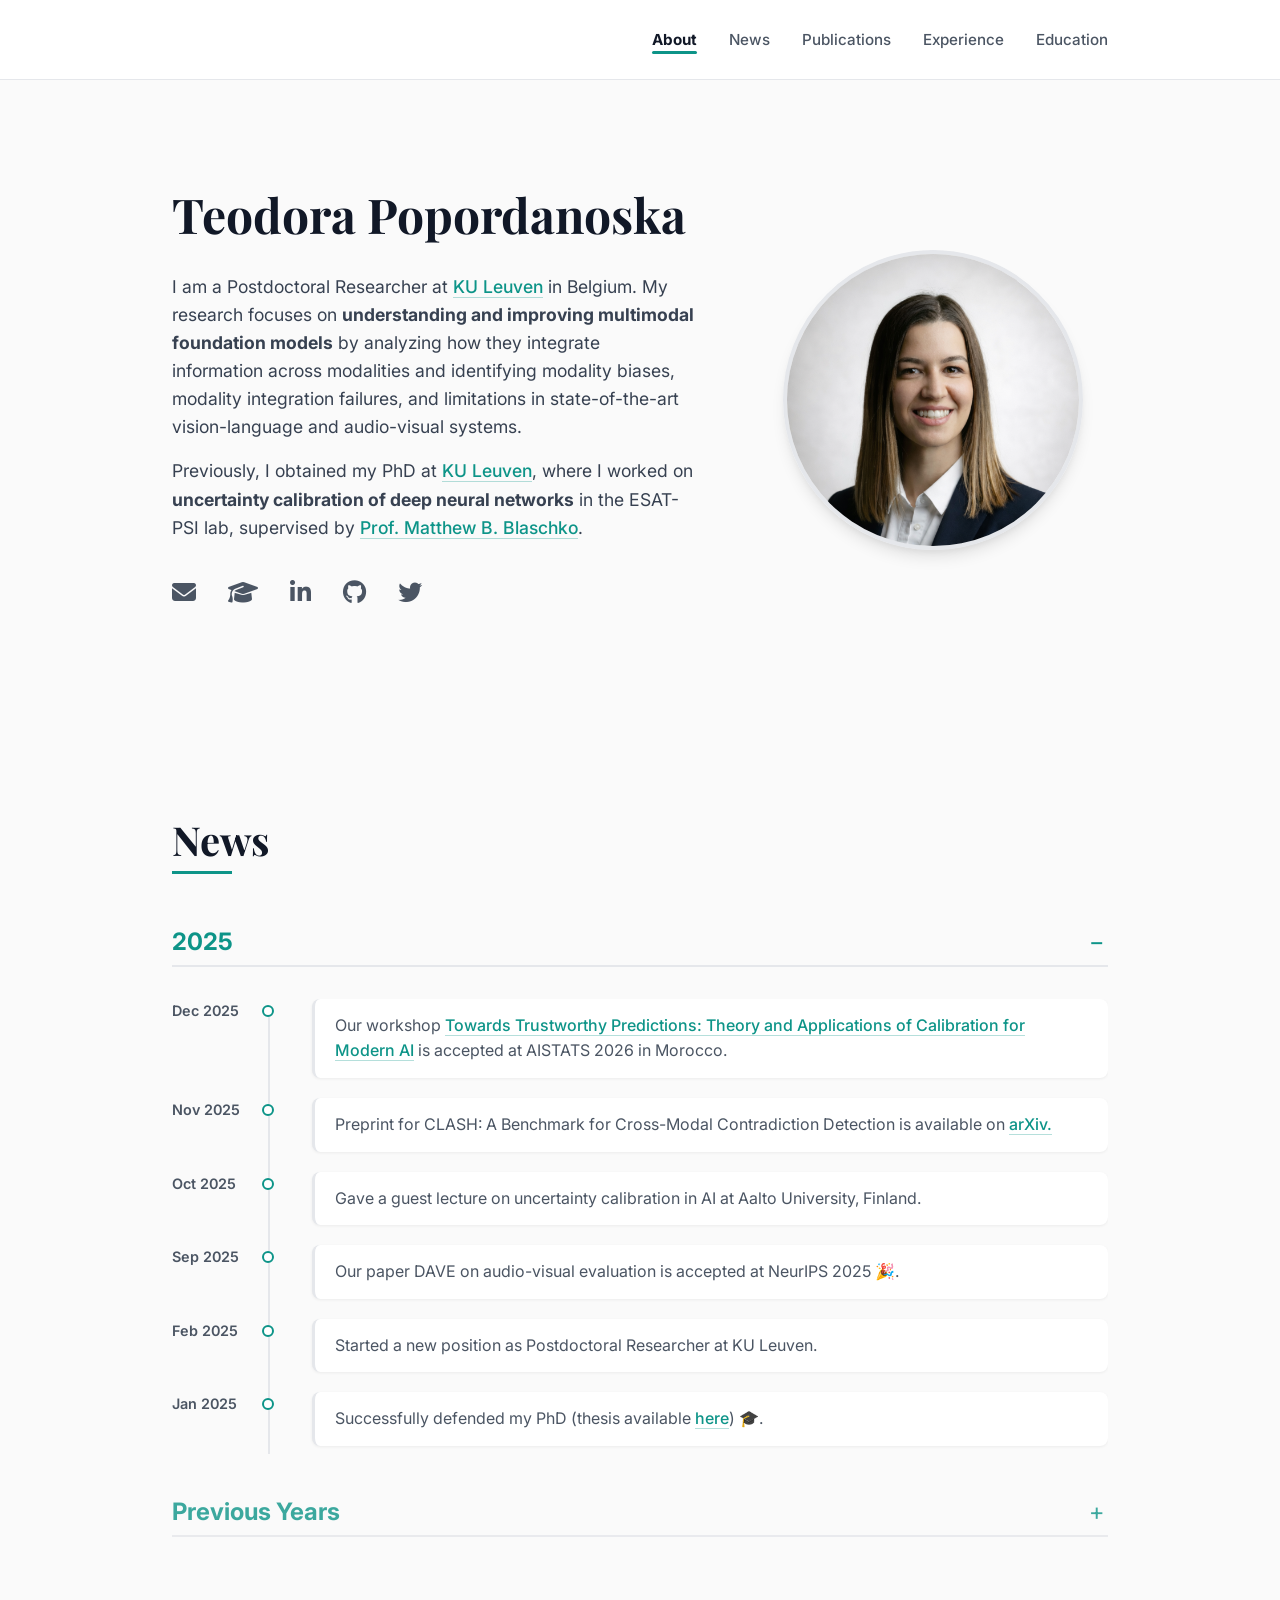
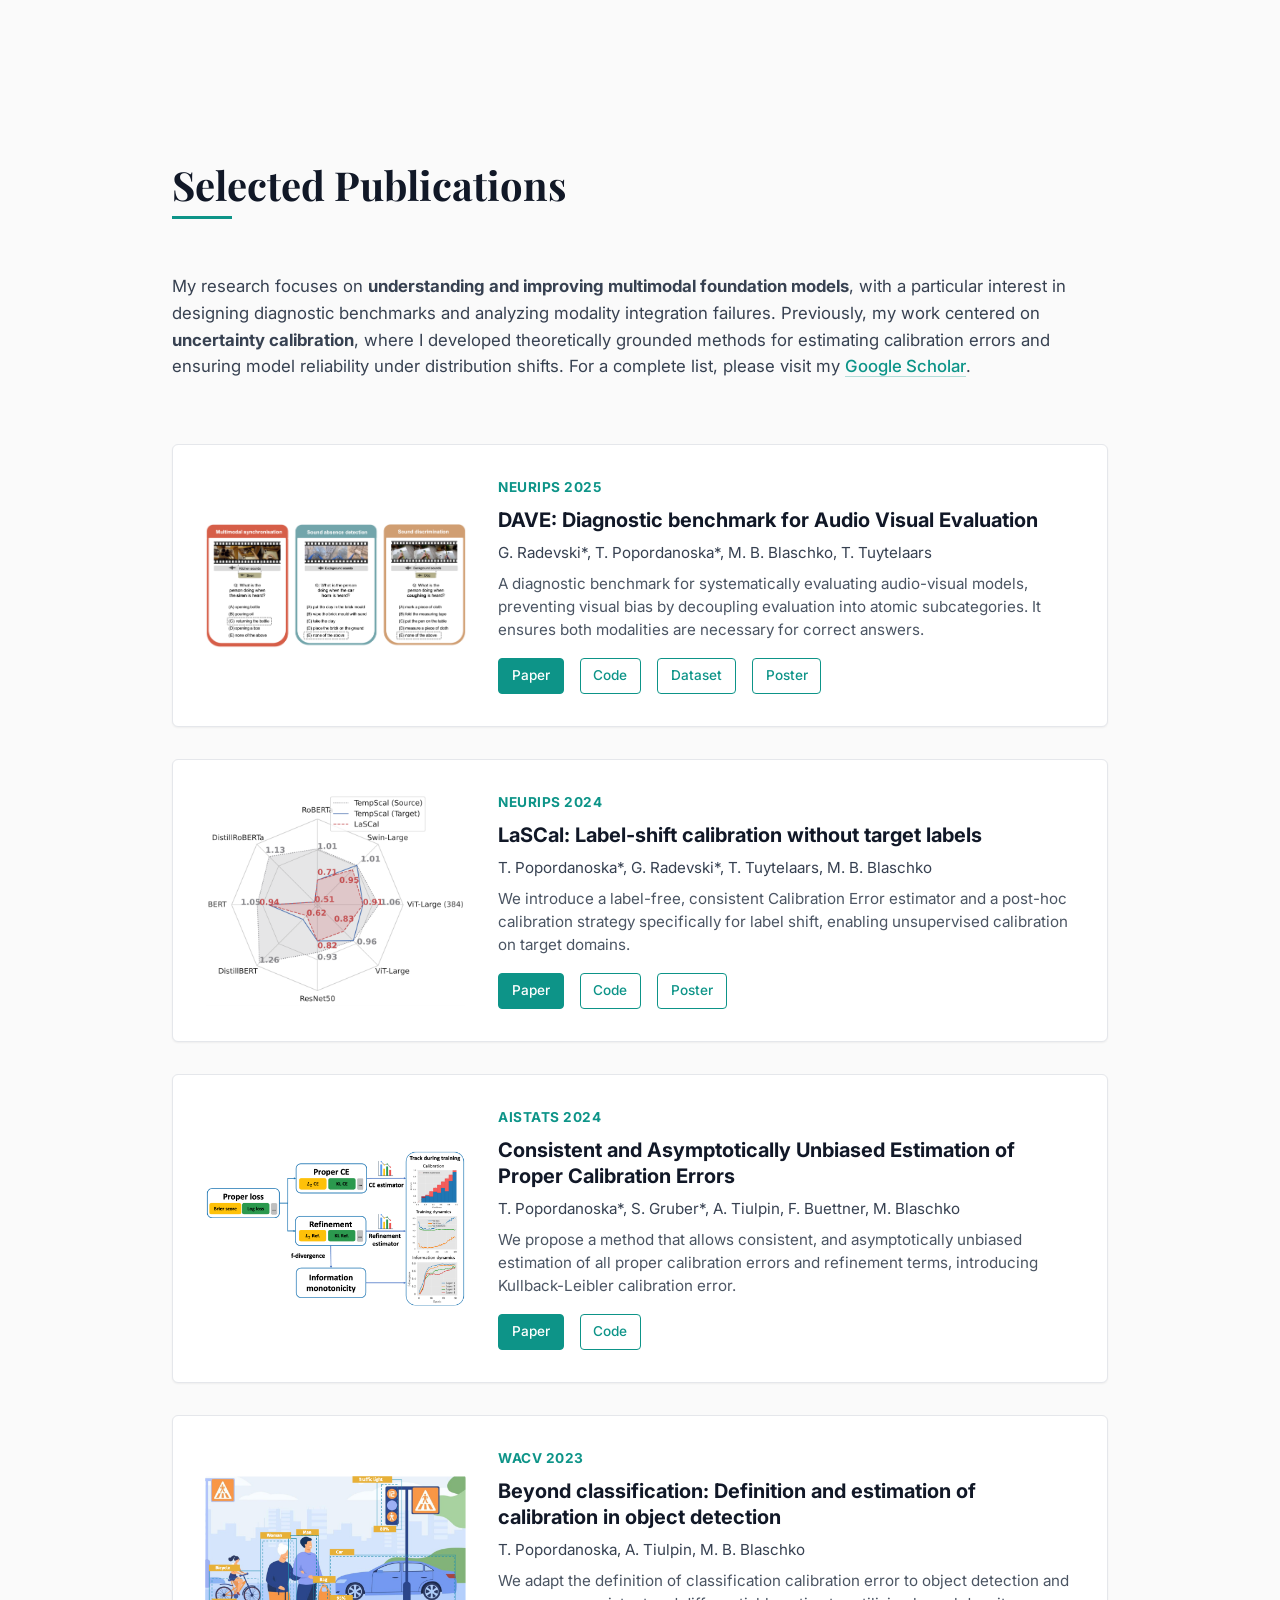
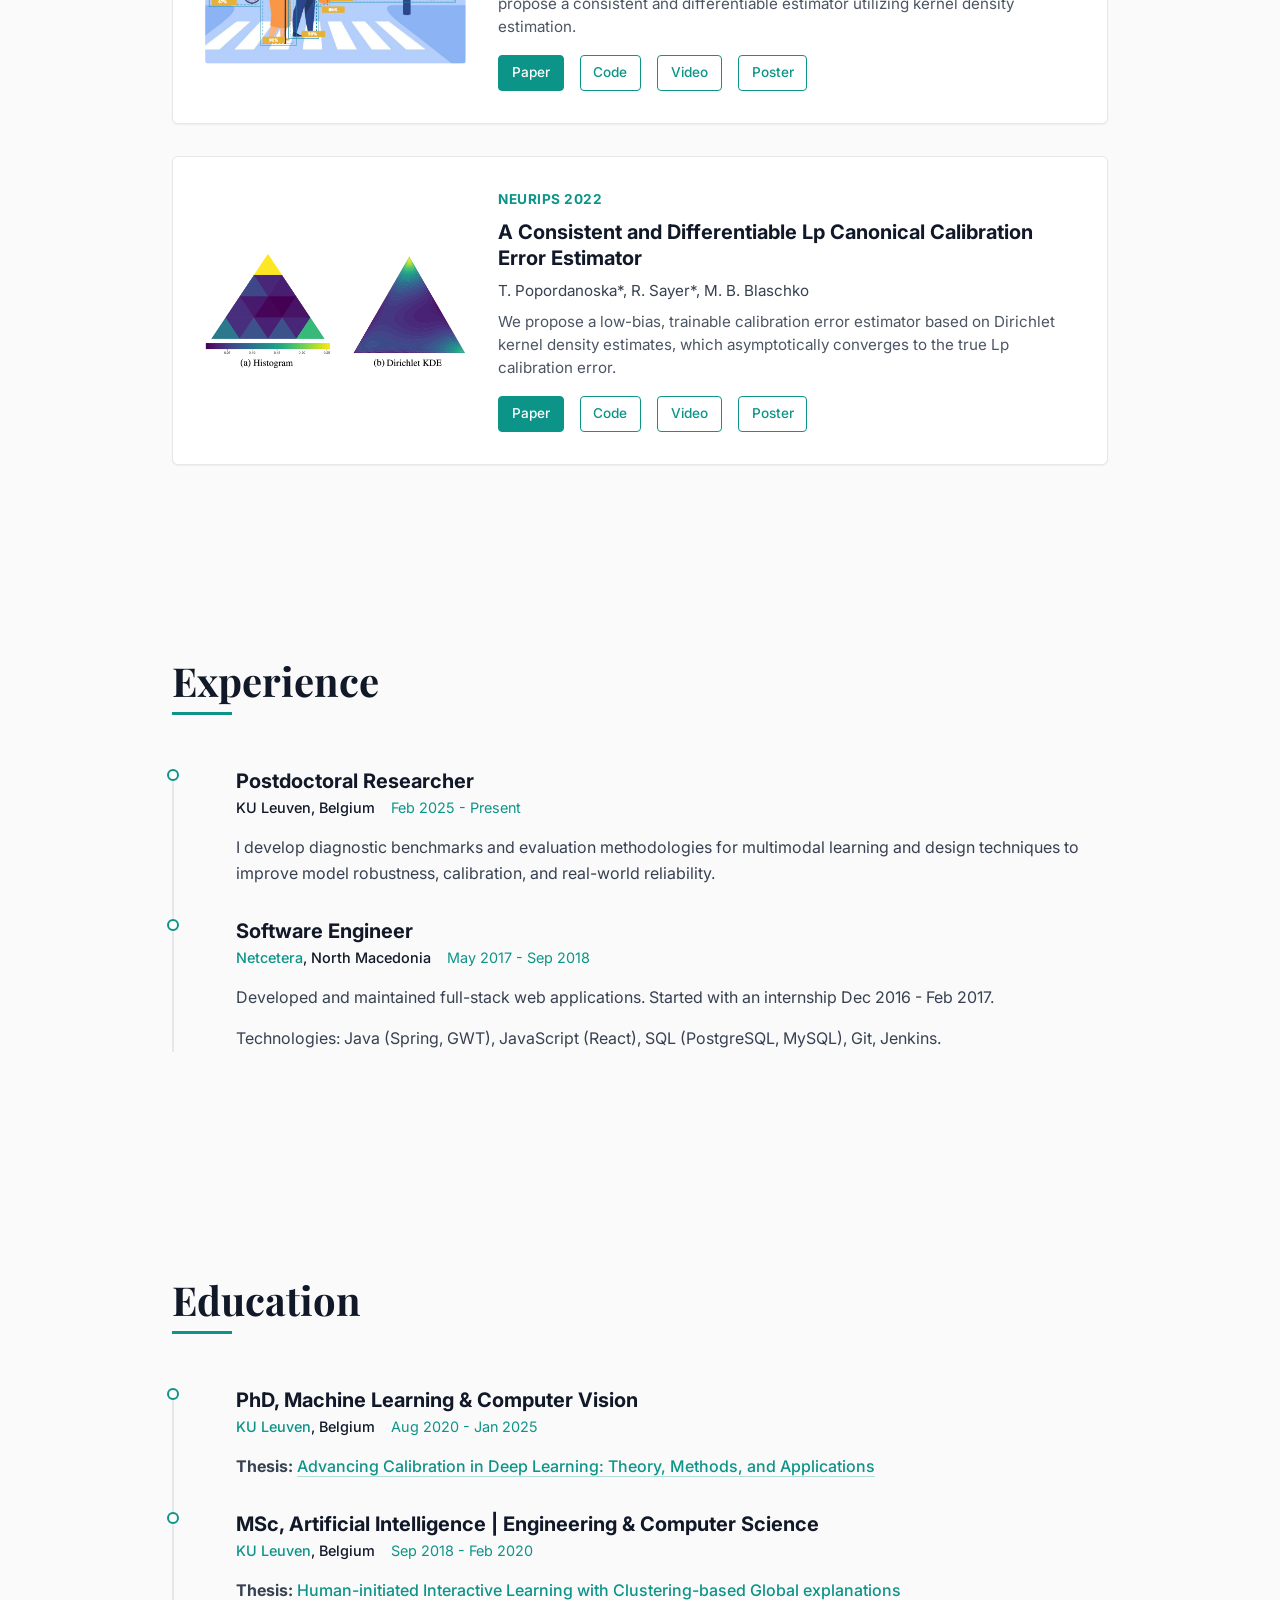
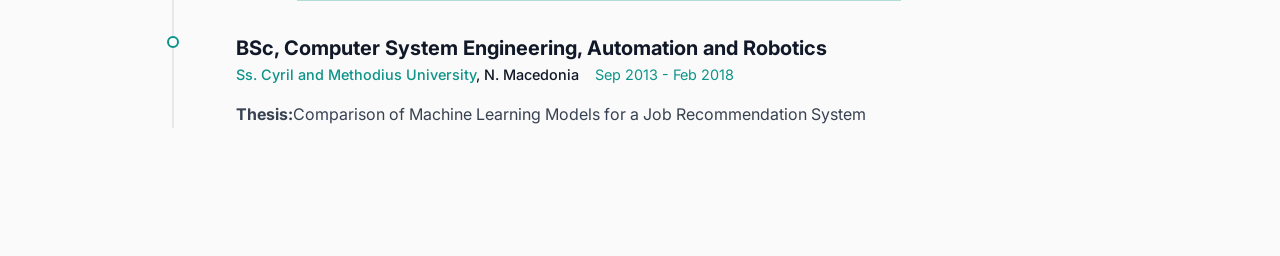
==== commit 05e45bc9: "Improve mobile responsiveness" ====
--- a/index.html
+++ b/index.html
@@ -344,7 +344,7 @@
         </section>
 
         <!-- Education Section -->
-        <section id="education" class="section bg-light">
+        <section id="education" class="section">
             <div class="container">
                 <h2 class="section-title">Education</h2>
                 <div class="timeline">
@@ -370,7 +370,7 @@
                                 <span class="institution"><a href="https://www.kuleuven.be/kuleuven" target="_blank">KU Leuven</a>, Belgium</span>
                                 <span class="period">Sep 2018 - Feb 2020</span>
                             </div>
-                            <p class="timeline-desc"><strong>Thesis:</strong> <a href="https://arxiv.org/pdf/2009.09723" target="_blank" class="text-link">"Human-initiated Interactive Learning with Clustering-based Global explanations"</a></p>
+                            <p class="timeline-desc"><strong>Thesis:</strong> <a href="https://arxiv.org/pdf/2009.09723" target="_blank" class="text-link">Human-initiated Interactive Learning with Clustering-based Global explanations</a></p>
                         </div>
                     </div>
 
@@ -382,7 +382,7 @@
                                 <span class="institution"><a href="https://feit.ukim.edu.mk/en/" target="_blank">Ss. Cyril and Methodius University</a>, N. Macedonia</span>
                                 <span class="period">Sep 2013 - Feb 2018</span>
                             </div>
-                            <p class="timeline-desc"><strong>Thesis:</strong> "Comparison of Machine Learning Models for a Job Recommendation System"</p>
+                            <p class="timeline-desc"><strong>Thesis:</strong>Comparison of Machine Learning Models for a Job Recommendation System</p>
                         </div>
                     </div>
 
--- a/css/style.css
+++ b/css/style.css
@@ -53,6 +53,7 @@
     line-height: 1.6;
     font-size: 16px;
     -webkit-font-smoothing: antialiased;
+    overflow-x: hidden;
 }
 
 h1, h2, h3, h4, h5, h6 {
@@ -87,6 +88,12 @@
     max-width: var(--container-width);
     margin: 0 auto;
     padding: 0 var(--spacing-md);
+}
+
+@media (max-width: 480px) {
+    .container {
+        padding: 0 var(--spacing-sm);
+    }
 }
 
 .text-link {
@@ -275,7 +282,6 @@
     font-weight: 700;
     margin-bottom: var(--spacing-md);
     line-height: 1.1;
-    white-space: nowrap;
 }
 
 .hero-text .role {
@@ -626,35 +632,44 @@
 }
 
 /* Responsive adjustments for mobile */
+/* Responsive adjustments for mobile */
 @media (max-width: 768px) {
     .news-items-group {
-        padding-left: 30px;
+        padding-left: 0;
+        padding-top: 1rem;
     }
     
     .news-items-group::before {
-        left: 10px;
-    }
-    
+        display: none;
+    }
+    
+    .timeline-news-item {
+        flex-direction: column;
+        margin-bottom: 2rem;
+        padding-left: 0;
+        margin-left: 0;
+        border-left: none;
+    }
+
     .timeline-news-date {
         position: static;
         width: auto;
         text-align: left;
         padding-right: 0;
         margin-bottom: 0.5rem;
-        font-size: 0.85rem;
+        font-size: 0.9rem;
+        font-weight: 700;
+        color: var(--color-accent);
+        white-space: normal;
     }
     
     .timeline-news-marker {
-        left: 4px;
-        top: 8px;
-    }
-    
-    .timeline-news-item {
-        flex-direction: column;
+        display: none;
     }
     
     .timeline-news-content {
-        margin-left: 20px;
+        width: 100%;
+        margin-left: 0;
     }
 }
 
@@ -735,13 +750,28 @@
     }
     
     .hero-content {
-        flex-direction: column-reverse; /* Image top on mobile? No, preserve order or reverse. Standard is text then image, but on mobile image first is often nice. Let's keep normal flow: Text then Image. Ah, wait, column-reverse puts Image on Top locally if I code it right. Let's start with flex-direction column. */
         flex-direction: column;
         text-align: center;
+        gap: var(--spacing-md);
+    }
+
+    .hero-image {
+        flex: 0 0 auto;
+        width: 100%;
+        display: flex;
+        justify-content: center;
+        margin-bottom: var(--spacing-md);
+    }
+    
+    .image-wrapper {
+        width: 250px;
+        height: 250px;
+        max-width: 100%;
     }
 
     .hero-text h1 {
-        font-size: 2.5rem;
+        font-size: 2.2rem;
+        word-wrap: break-word; /* Ensure long names wrap */
     }
 
     .social-links {
@@ -751,6 +781,7 @@
     .bio {
         margin: 0 auto var(--spacing-md) auto;
     }
+
 
     .mobile-menu-toggle {
         display: block;
@@ -791,6 +822,11 @@
         border: none;
     }
 
+    /* Reduce timeline padding on mobile */
+    .timeline-item {
+        padding-left: 2rem;
+    }
+    
     .pub-image img {
         max-height: 250px; /* Limit height on mobile */
         object-fit: contain;
